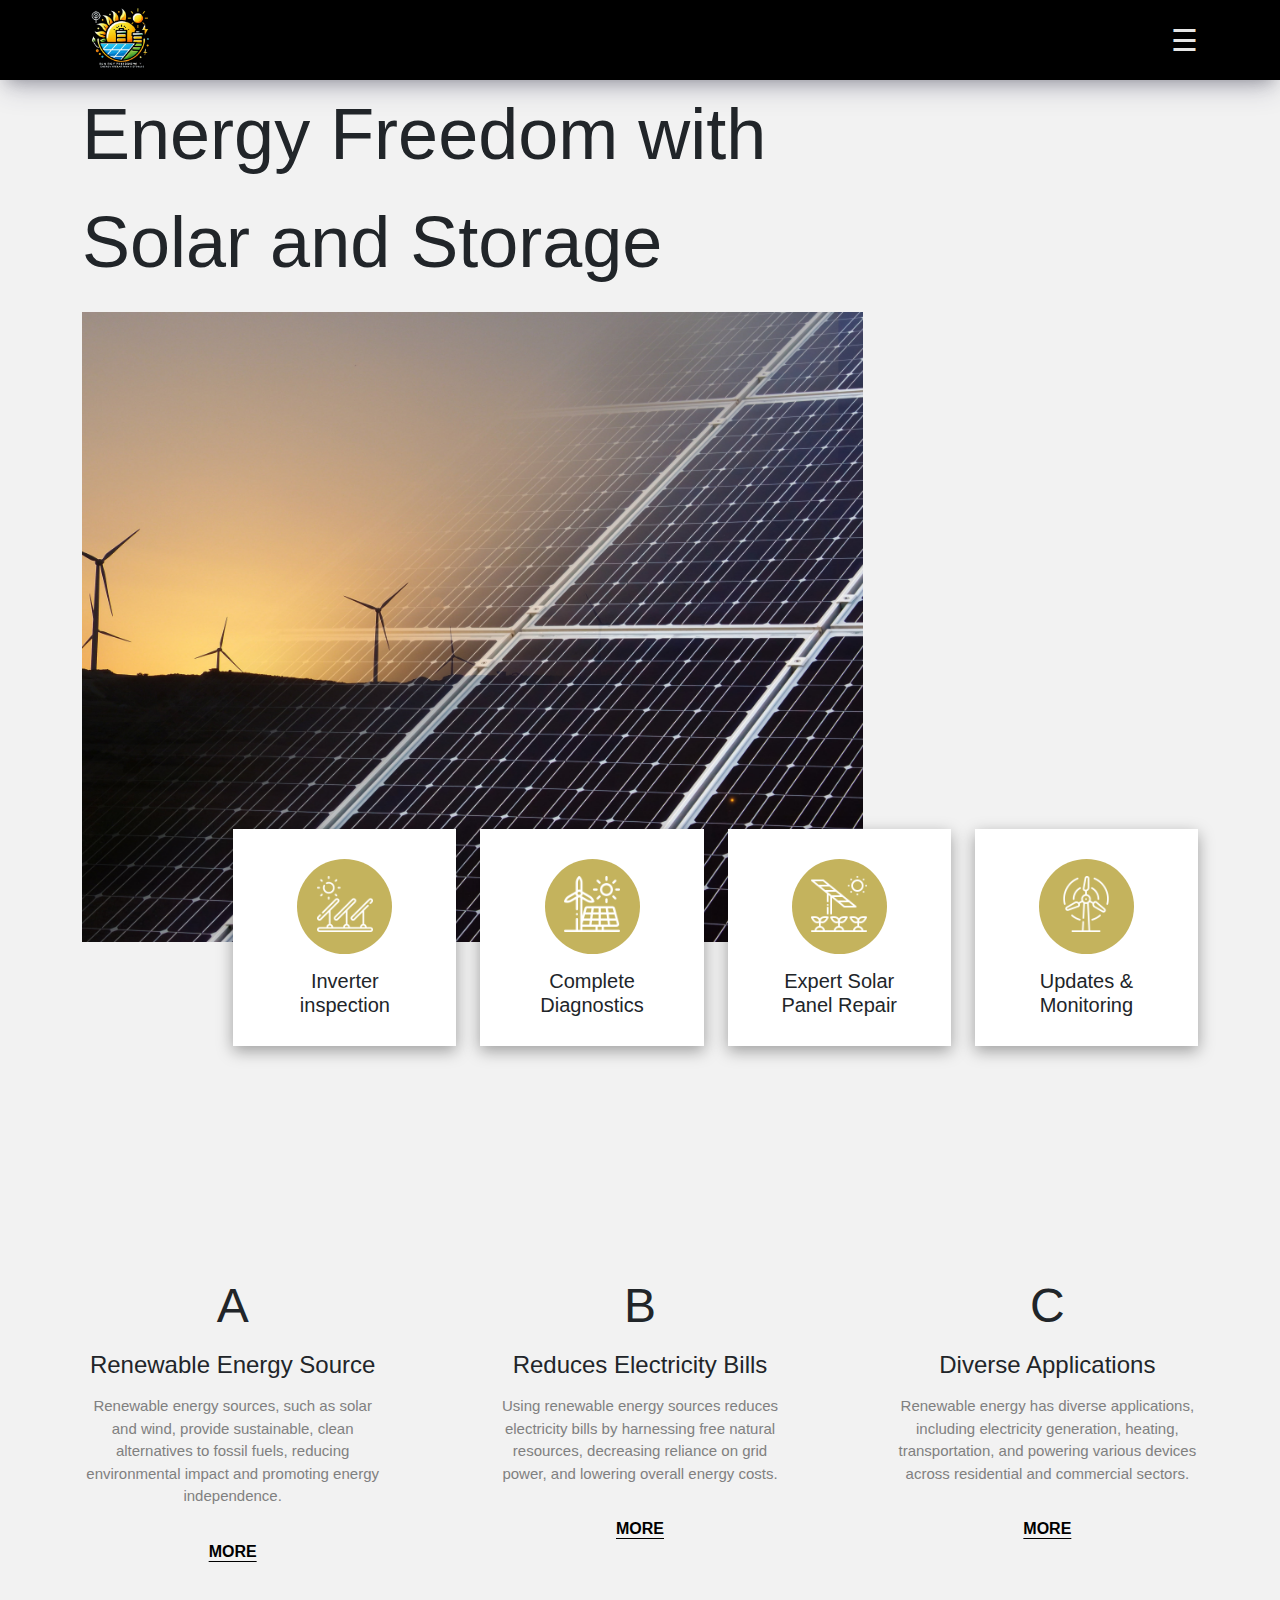
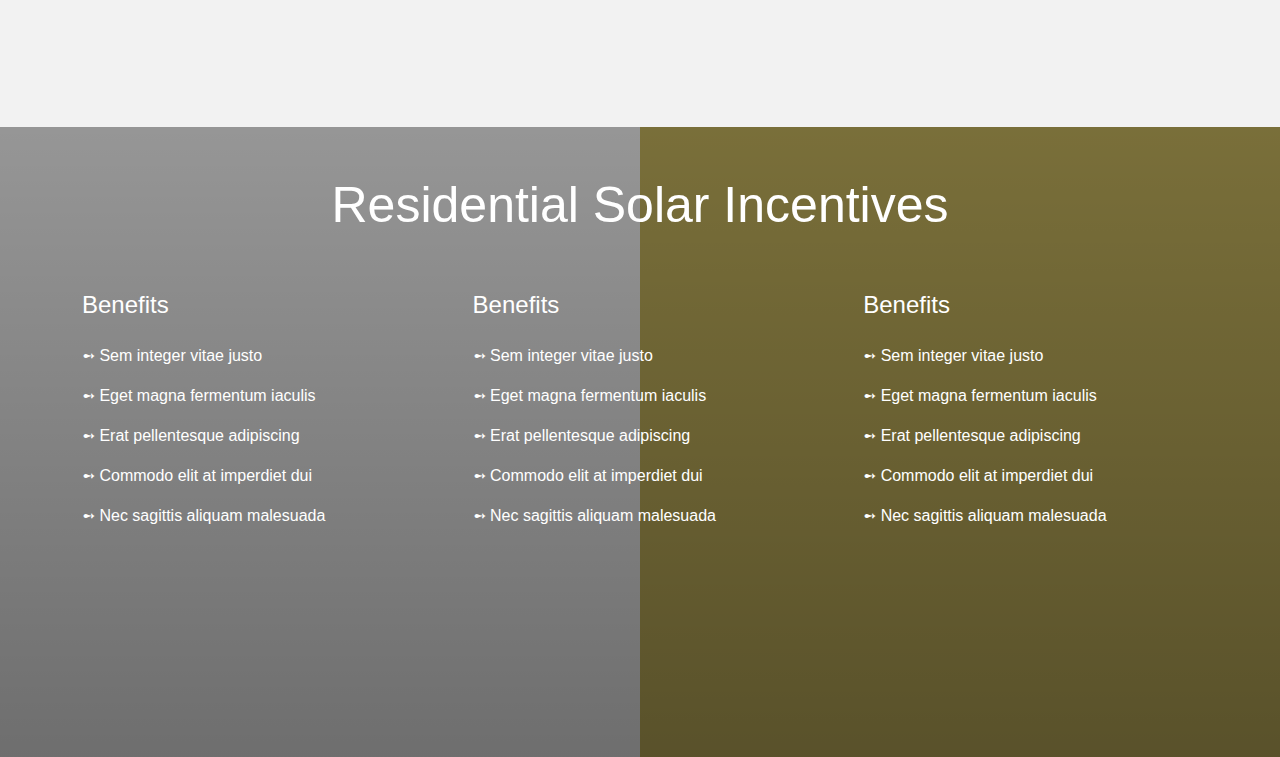
==== Energy Freedom/index.html @ e3f32538 "FrontEnd" ====
<!DOCTYPE html>
<html lang="en">

<head>
    <meta charset="UTF-8" />
    <meta name="viewport" content="width=device-width, initial-scale=1.0" />
    <title>Energy Freedom</title>
    <link rel="icon" type="image/x-icon" href="./Images/Logo.png" />
    <!-- Bootstrap CSS cdn Link -->
    <link href="https://cdn.jsdelivr.net/npm/bootstrap@5.3.3/dist/css/bootstrap.min.css" rel="stylesheet"
        integrity="sha384-QWTKZyjpPEjISv5WaRU9OFeRpok6YctnYmDr5pNlyT2bRjXh0JMhjY6hW+ALEwIH" crossorigin="anonymous" />
    <!-- External CSS Link -->
    <link rel="stylesheet" href="./CSS/index.css" />
    <link rel="stylesheet" href="./CSS/MediaQuery.css">
</head>

<body>
    <header>
        <nav>
            <div class="header d-flex container justify-content-between">
                <div>
                    <img src="./Images/Logo.png" alt="" class="logo" />
                </div>
                <div class="main-offcanvas align-items-center d-grid">
                    <button type="button" data-bs-toggle="offcanvas" data-bs-target="#staticBackdrop"
                        aria-controls="staticBackdrop" fdprocessedid="izf72b">
                        ☰
                    </button>
                    <div class="offcanvas offcanvas-start canvas-bg-color" data-bs-backdrop="static" tabindex="-1"
                        id="staticBackdrop" aria-labelledby="staticBackdropLabel">
                        <div class="offcanvas-header">
                            <button type="button" class="btn-close canvas-cross" data-bs-dismiss="offcanvas"
                                aria-label="Close" fdprocessedid="8vcmz7"></button>
                        </div>
                        <div class="offcanvas-body">
                            <ul class="nav-ul p-0">
                                <li> <a href="">Home</a> </li>
                                <li> <a href="">Our Team</a> </li>
                                <li> <a href="">Our Projects</a> </li>
                                <li> <a href="">Landing</a> </li>
                            </ul>
                        </div>
                    </div>
                </div>
            </div>
        </nav>
    </header>
    <main>
        <section class="container hero-section">
            <div class="main-headline">
                <p>Energy Freedom with <br> Solar and Storage</p>
            </div>
            <div class="position-relative">
                <div class="hero">
                    <img src="./Images/Hero-Img.jpg" alt="" width="70%" class="hero-img">
                </div>
                <div class="advantages">
                    <div class="position-absolute d-flex w-100 justify-content-end child-advantages">
                        <div class="advantages-card me-3">
                            <div class="child-advantages-card m-auto">
                                <img src="./Images/Advantages-card-1.png" alt="" width="56px" height="56px">
                            </div>
                            <h5>Inverter <br> inspection</h5>
                        </div>
                        <div class="advantages-card me-3 ms-2">
                            <div class="child-advantages-card m-auto">
                                <img src="./Images/Advantages-card-2.png" alt="" width="56px" height="56px">
                            </div>
                            <h5>Complete <br> Diagnostics</h5>
                        </div>
                        <div class="advantages-card me-3 ms-2">
                            <div class="child-advantages-card m-auto">
                                <img src="./Images/advantages-card-3.png" alt="" width="56px" height="56px">
                            </div>
                            <h5>Expert Solar <br> Panel Repair</h5>
                        </div>
                        <div class="advantages-card ms-2">
                            <div class="child-advantages-card m-auto">
                                <img src="./Images/advantages-card-4.png" alt="" width="56px" height="56px">
                            </div>
                            <h5>Updates & <br> Monitoring</h5>
                        </div>
                    </div>

                </div>
            </div>
        </section>
        <section class="container abc-energy">
            <div class="d-flex justify-content-between text-center">
                <div class="blog-card">
                    <h1>A</h1>
                    <h4 class="mt-3">Renewable Energy Source</h4>
                    <p class="mt-3 pb-3">Renewable energy sources, such as solar and wind, provide sustainable, clean
                        alternatives to fossil fuels, reducing environmental impact and promoting energy independence.
                    </p>
                    <a href="" class=" fw-bold  mt-5">MORE</a>
                </div>
                <div class="blog-card">
                    <h1>B</h1>
                    <h4 class="mt-3">Reduces Electricity Bills</h4>
                    <p class="mt-3 pb-3">Using renewable energy sources reduces electricity bills by harnessing free
                        natural resources, decreasing reliance on grid power, and lowering overall energy costs.</p>
                    <a href="" class=" fw-bold  mt-5">MORE</a>
                </div>
                <div class="blog-card">
                    <h1>C</h1>
                    <h4 class="mt-3">Diverse Applications</h4>
                    <p class="mt-3 pb-3">Renewable energy has diverse applications, including electricity generation,
                        heating, transportation, and powering various devices across residential and commercial sectors.
                    </p>
                    <a href="" class=" fw-bold  mt-5">MORE</a>
                </div>
            </div>
        </section>
        <section class="residential">
            <div class="container">

                <div class="text-center py-5 residential-h2 text-white">
                    <h2>Residential Solar Incentives</h2>
                </div>
                <div class="d-flex text-white justify-content-between">
                    <div class="benifit-div">
                        <h4 class="pb-3">Benefits</h4>
                        <p>➻ Sem integer vitae justo</p>
                        <p>➻ Eget magna fermentum iaculis</p>
                        <p>➻ Erat pellentesque adipiscing</p>
                        <p>➻ Commodo elit at imperdiet dui</p>
                        <p>➻ Nec sagittis aliquam malesuada</p>
                    </div>
                    <div class="benifit-div">
                        <h4 class="pb-3">Benefits</h4>
                        <p>➻ Sem integer vitae justo</p>
                        <p>➻ Eget magna fermentum iaculis</p>
                        <p>➻ Erat pellentesque adipiscing</p>
                        <p>➻ Commodo elit at imperdiet dui</p>
                        <p>➻ Nec sagittis aliquam malesuada</p>
                    </div>
                    <div class="benifit-div">
                        <h4 class="pb-3">Benefits</h4>
                        <p>➻ Sem integer vitae justo</p>
                        <p>➻ Eget magna fermentum iaculis</p>
                        <p>➻ Erat pellentesque adipiscing</p>
                        <p>➻ Commodo elit at imperdiet dui</p>
                        <p>➻ Nec sagittis aliquam malesuada</p>
                    </div>
                </div>
            </div>
        </section>
    </main>
</body>

</html>
<!-- Bootstrap JS cdn Link -->
<script src="https://cdn.jsdelivr.net/npm/bootstrap@5.3.3/dist/js/bootstrap.bundle.min.js"
    integrity="sha384-YvpcrYf0tY3lHB60NNkmXc5s9fDVZLESaAA55NDzOxhy9GkcIdslK1eN7N6jIeHz"
    crossorigin="anonymous"></script>
---- Energy Freedom/CSS/index.css ----
/* Common CSS Start */

* {
  box-sizing: border-box;
  margin: 0px;
  padding: 0px;
}

body {
  font-family: Verdana, Geneva, Tahoma, sans-serif;
  background-color: #f2f2f2 !important;
}
/* Header CSS Start */

nav {
  background-color: black;
  box-shadow: rgba(50, 50, 93, 0.25) 0px 13px 27px -5px,
    rgba(0, 0, 0, 0.3) 0px 8px 16px -8px;
}
.header {
  height: 5rem;
}
.logo {
  height: 5rem;
}
.main-offcanvas {
  background-color: transparent;
  opacity: 0.9;
  z-index: 999;
}
.canvas-bg-color {
  background-color: black;
  color: white;
  text-align: center;
  width: 20% !important;
}
.canvas-cross {
  background-color: white;
  color: black;
}
.nav-ul {
  list-style: none;
}
.nav-ul > li > a {
  text-decoration: none;
  color: white;
  font-size: 22px;
  position: relative;
  transition: color 0.3s ease;
}
.nav-ul > li > a::after {
  content: "";
  position: absolute;
  left: 0;
  bottom: -5px;
  width: 0;
  height: 2px;
  background-color: #a4a3a3;
  transition: width 0.4s ease;
}
.nav-ul > li > a:hover {
  color: #a4a3a3;
}
.nav-ul > li > a:hover::after {
  width: 100%;
}
.nav-ul > li {
  padding-bottom: 5%;
  padding-top: 5px;
}
.main-offcanvas > button {
  background-color: transparent;
  border: none;
  color: white;
  font-size: 30px;
}

/* Main CSS Start */

/* Hero-Section CSS Start */

.hero-section{
    height:133vh;
}

.main-headline > p {
  font-size: 4.5rem;
}
.hero-img {
  height: 70vh;
  object-fit: cover;
  z-index: -999;
}

.advantages-card {
  width: 20%;
  box-shadow: rgba(0, 0, 0, 0.35) 0px 5px 15px;
  height: 217px;
  text-align: center;
  padding: 30px;
  background-color: white;
}
.child-advantages-card {
  background-color: #c4b35d;
  width: 95px;
  height: 95px;
  border-radius: 50%;
  line-height: 90px;
}
.child-advantages-card > img {
  object-fit: contain;
}
.advantages-card > h5 {
  margin-top: 15px;
}
.child-advantages {
  top: 82%;
}


/* ABC-Energy-Section CSS Start */
.abc-energy{
    height: 50vh;
}
.blog-card{
    width: 27%;
}
.blog-card>h1{
    font-family:Impact, Haettenschweiler, 'Arial Narrow Bold', sans-serif !important;
    font-size:48px;
}
.blog-card>p{
    color: grey;
    font-size: 15px;
}
.blog-card>a{
    color: black;
    text-underline-offset: 4px;
}
.blog-card>a:hover{
    color: #c4b35d;
    transition: all 0.2s linear;
}

/* Residential-Section CSS Start */

.residential{
    background-image: url("/Images/Nature.jpg");
    width: 100%;
    height:70vh;
    background-position: center;
    background-size: cover;
    position: relative;
    z-index: -11;
    border-image: fill 0 linear-gradient(rgba(0, 0, 0, 0.381),#0000008b);

}
.residential::before{
    content: "";
    border-image: fill 0 linear-gradient(rgba(0, 0, 0, 0.381),#0000008b);
    background-color: #C4B35D !important;
    z-index: 9999;
    position: absolute;
    width: 50%;
    height:70vh;    
    left: 50%;
    z-index: -1;
}

.benifit-div{
    width: 30%;
}
.residential-h2>h2{
    font-size: 50px !important;
}
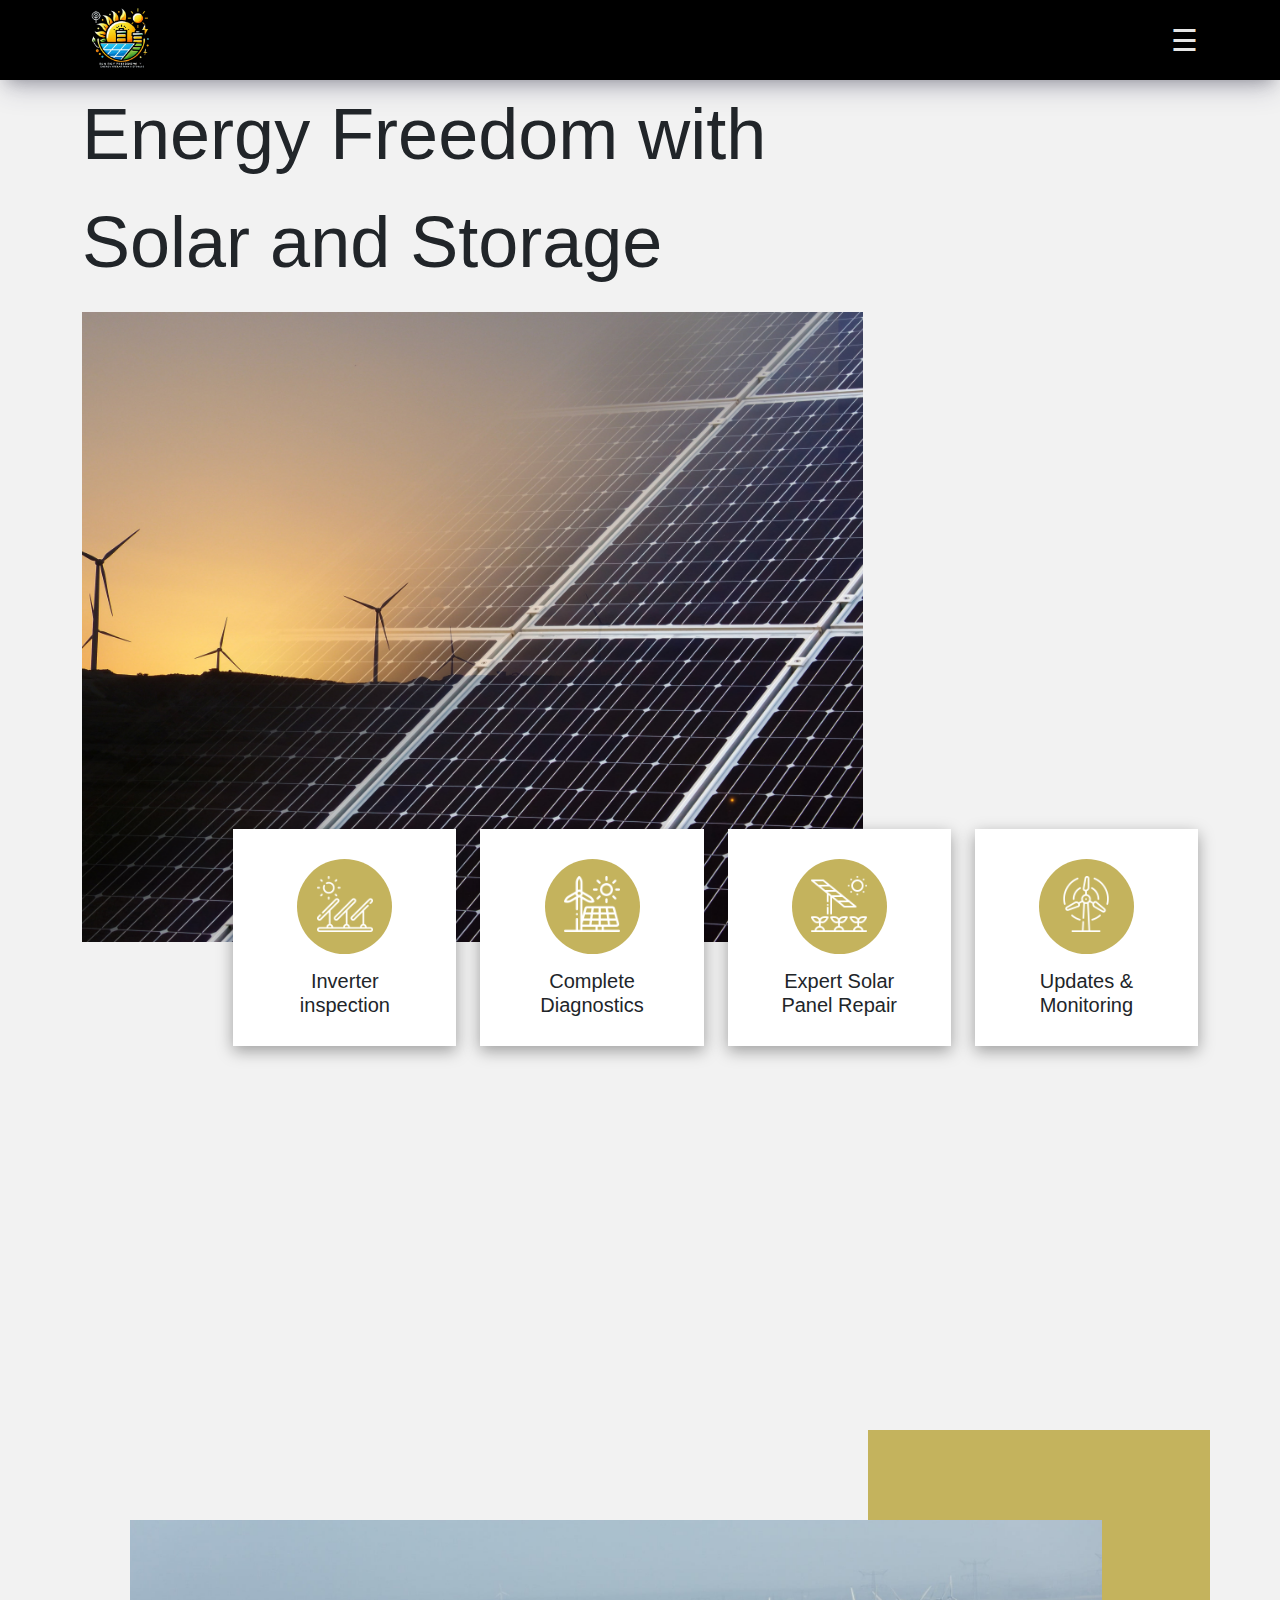
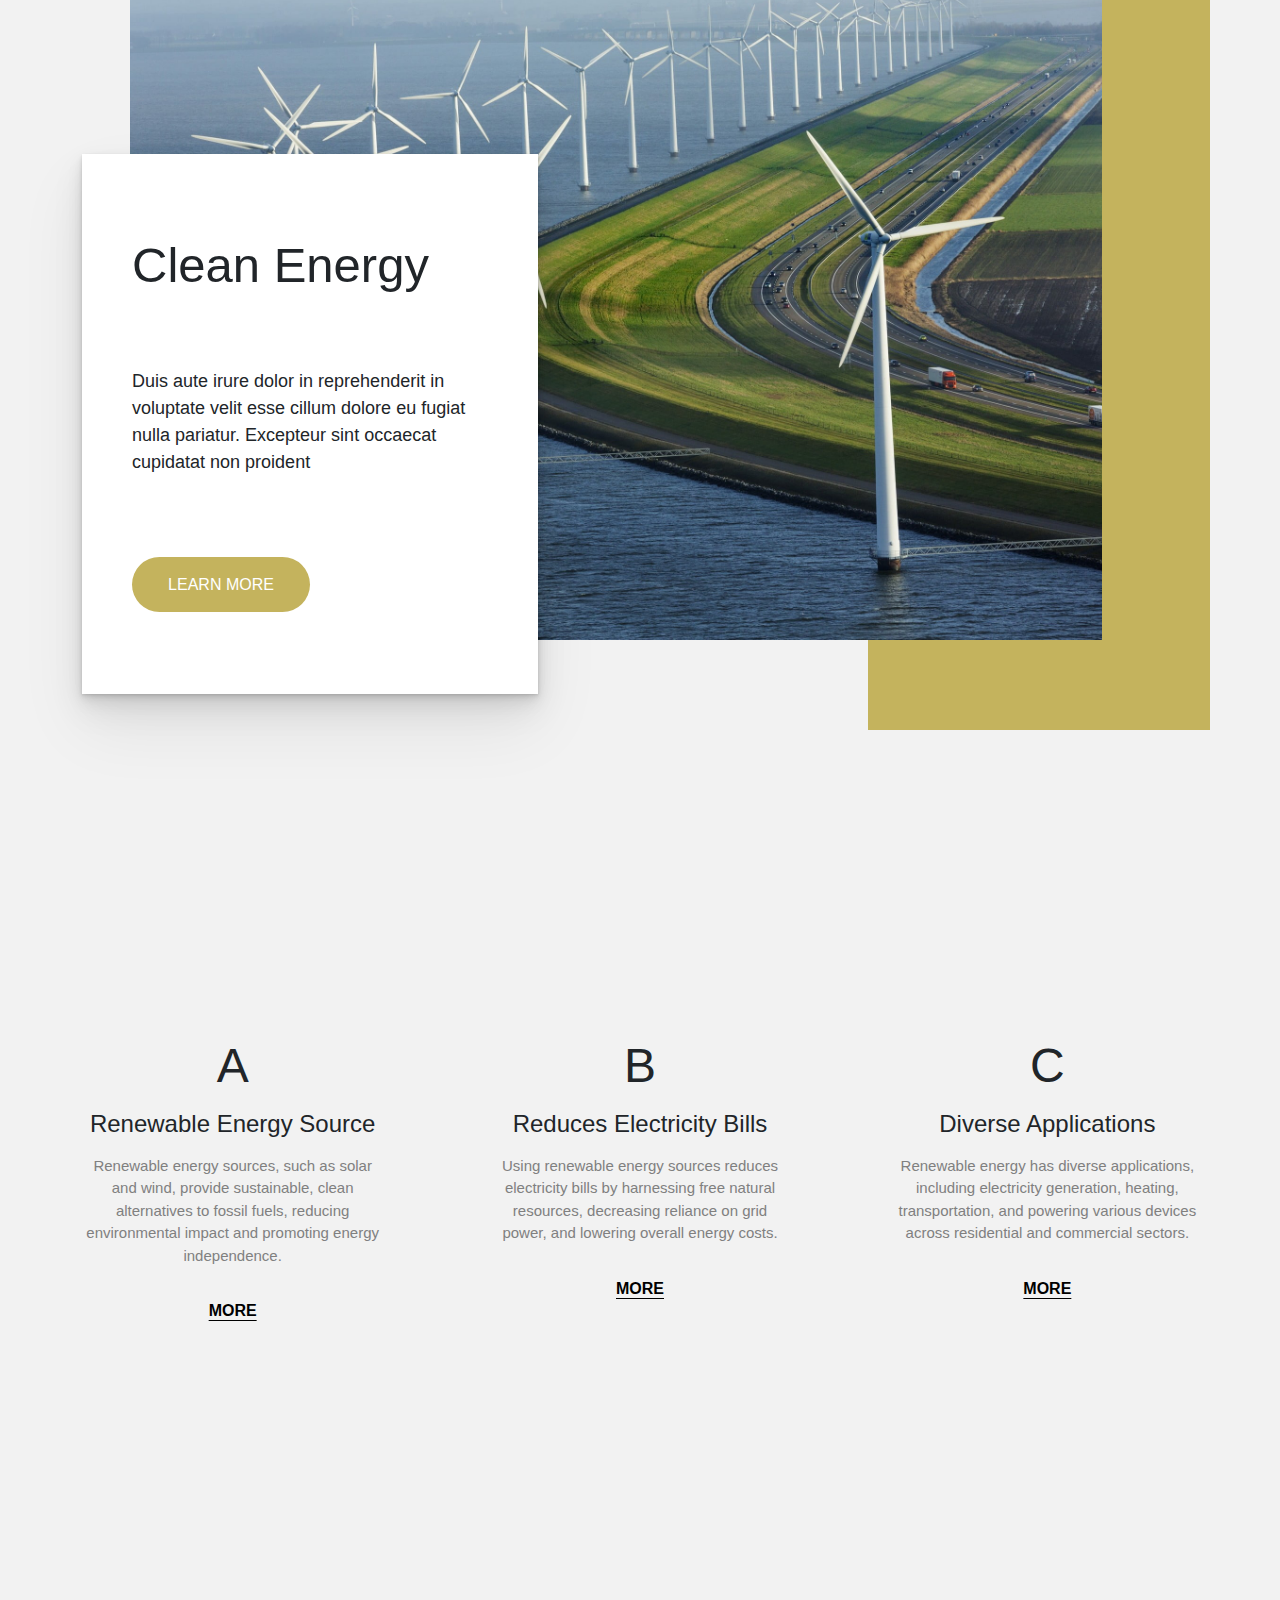
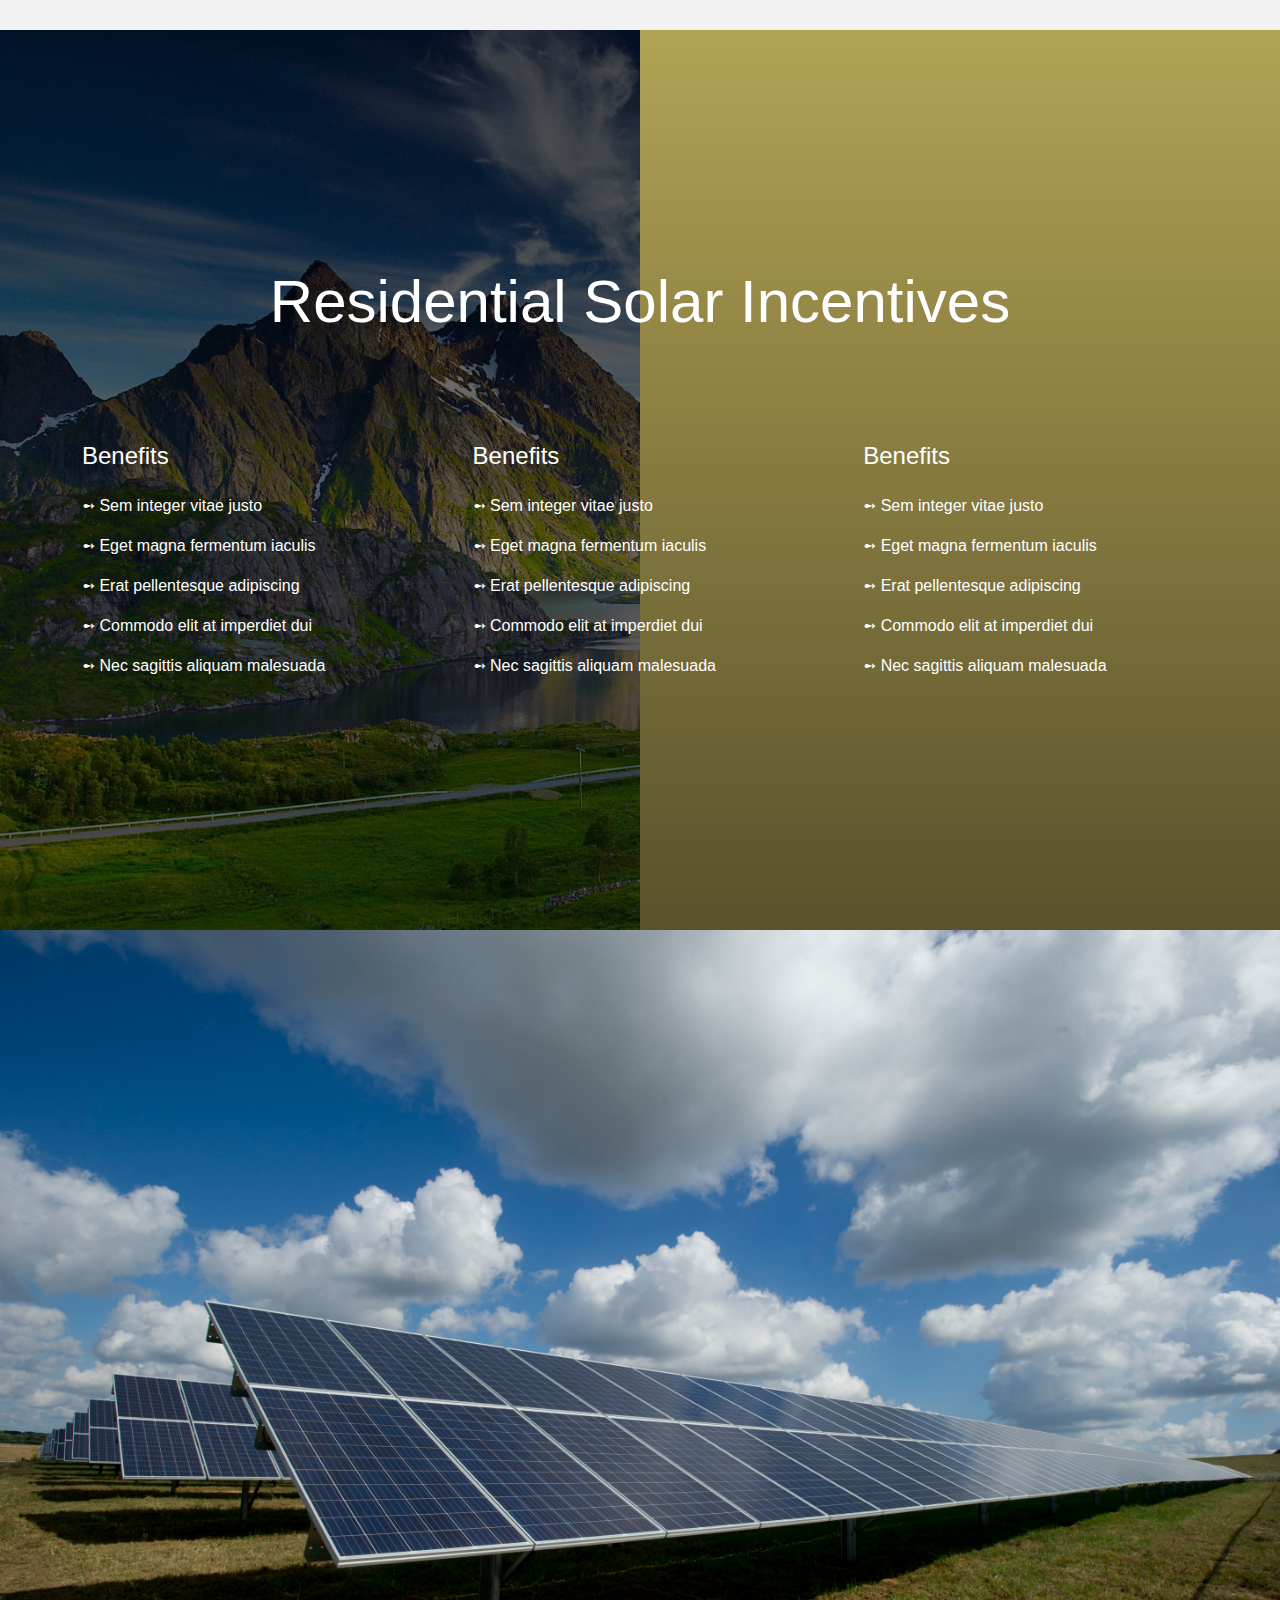
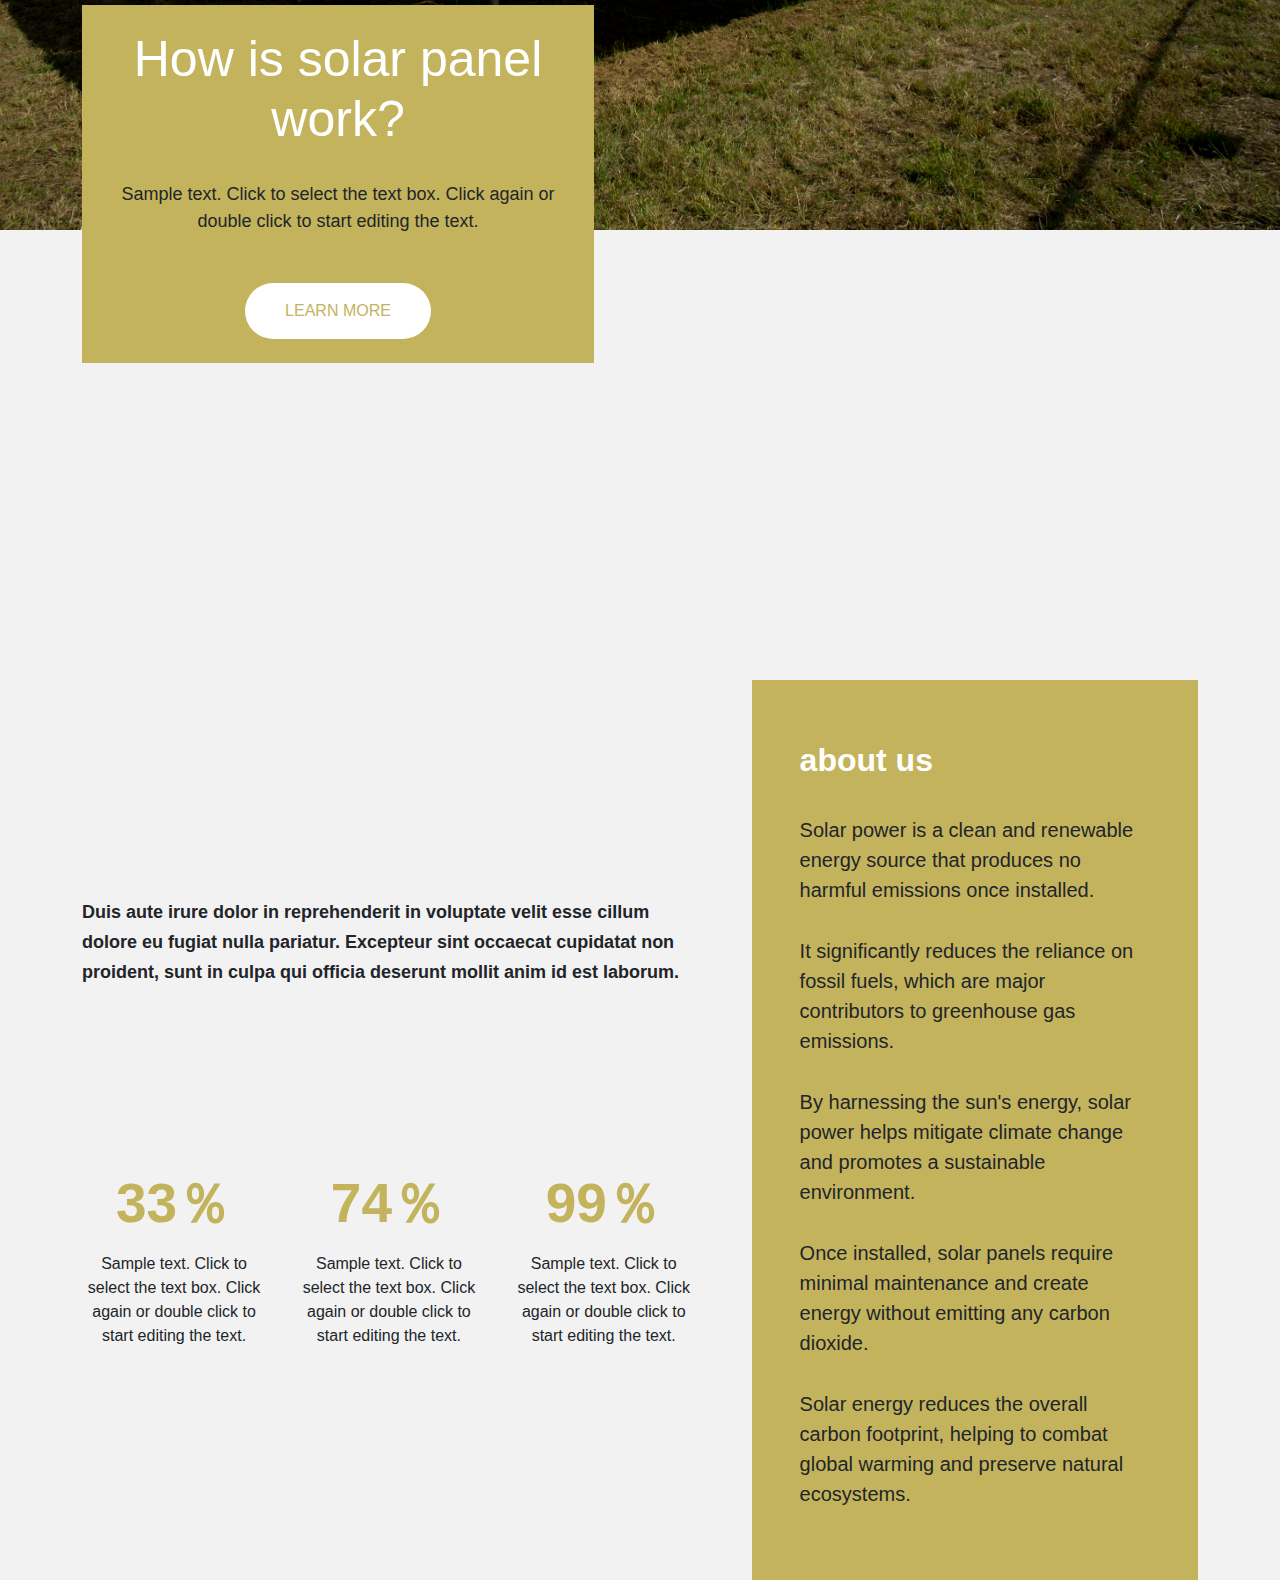
==== commit ba2951af: "FrontEnd" ====
--- a/Energy Freedom/index.html
+++ b/Energy Freedom/index.html
@@ -46,6 +46,8 @@
         </nav>
     </header>
     <main>
+        <!-- Hero-Section Start -->
+
         <section class="container hero-section">
             <div class="main-headline">
                 <p>Energy Freedom with <br> Solar and Storage</p>
@@ -85,7 +87,27 @@
                 </div>
             </div>
         </section>
-        <section class="container abc-energy">
+        <!-- Clean Energy Section Start -->
+        <section class="clean-energy">
+            <div class="container d-flex position-relative">
+                <div class="clean-first align-items-center d-grid position-absolute">
+                    <h2>Clean Energy</h2>
+                    <p>Duis aute irure dolor in reprehenderit in voluptate velit esse cillum dolore eu fugiat nulla
+                        pariatur. Excepteur sint occaecat cupidatat non proident</p>
+                    <div class="clean-btn">
+                        <a href="" class=" text-decoration-none">LEARN MORE</a>
+                    </div>
+                </div>
+                <div class="clean-second position-absolute">
+                    <img src="./Images/enery.jpg" alt="">
+                </div>
+                <div class="clean-third">
+
+                </div>
+            </div>
+        </section>
+        <!-- ABC Energy Section Start -->
+        <section class="container abc-energy align-items-center d-grid">
             <div class="d-flex justify-content-between text-center">
                 <div class="blog-card">
                     <h1>A</h1>
@@ -112,13 +134,15 @@
                 </div>
             </div>
         </section>
-        <section class="residential">
+        <!-- Residential Energy Section Start -->
+
+        <section class="residential align-items-center d-grid">
             <div class="container">
 
-                <div class="text-center py-5 residential-h2 text-white">
+                <div class="text-center pb-5 residential-h2 text-white">
                     <h2>Residential Solar Incentives</h2>
                 </div>
-                <div class="d-flex text-white justify-content-between">
+                <div class="d-flex pt-5 text-white justify-content-between">
                     <div class="benifit-div">
                         <h4 class="pb-3">Benefits</h4>
                         <p>➻ Sem integer vitae justo</p>
@@ -146,11 +170,72 @@
                 </div>
             </div>
         </section>
+        <!-- Solar Panel Section Start -->
+
+        <section class="solar-panel position-relative">
+            <div class="solar-panel-img ">
+                <img src="./Images/SolarPanel.jpg" alt="" width="100%">
+            </div>
+            <div class="container">
+                <div class="about-solar-panel p-4 position-absolute">
+                    <h2 class="text-white">How is solar panel <br> work? </h2>
+                    <p class="pt-4">Sample text. Click to select the text box. Click again or double click to start
+                        editing the text.</p>
+                    <div class="solar-panel-btn mt-5 p-3 rounded-5 m-auto">
+                        <a href="" class=" text-decoration-none">LEARN MORE</a>
+                    </div>
+                </div>
+            </div>
+        </section>
+
+        <!-- About Us Section Start -->
+        <section class="about-us ">
+            <div class="container d-flex justify-content-between align-items-center d-grid">
+                <div class="about-content">
+                    <p>Duis aute irure dolor in reprehenderit in voluptate velit esse cillum dolore eu fugiat nulla
+                        pariatur. Excepteur sint occaecat cupidatat non proident, sunt in culpa qui officia deserunt
+                        mollit anim id est laborum. </p>
+                    <div class="d-flex justify-content-between text-center mt-5 ">
+                        <div class="child-about">
+                            <h2 class="mb-3"><span class="counter" data-num="33"></span>％</h2>
+                            <p>Sample text. Click to select the text box. Click again or double click to start editing
+                                the text.</p>
+                        </div>
+                        <div class="child-about">
+                            <h2 class="mb-3"><span class="counter" data-num="74"></span>％</h2>
+                            <p>Sample text. Click to select the text box. Click again or double click to start editing
+                                the text.</p>
+                        </div>
+                        <div class="child-about">
+                            <h2 class="mb-3"><span class="counter" data-num="99"></span>％</h2>
+                            <p>Sample text. Click to select the text box. Click again or double click to start editing
+                                the text.</p>
+                        </div>
+                    </div>
+                </div>
+                <div class="about-contect-2 p-5 align-items-center d-grid">
+                    <p class="fs-2 text-white fw-bold">about us</p>
+                    <p class="fs-5">Solar power is a clean and renewable energy source that produces no harmful
+                        emissions once installed.</p>
+                    <p class="fs-5">It significantly reduces the reliance on fossil fuels, which are major contributors
+                        to greenhouse gas emissions.</p>
+                    <p class="fs-5">By harnessing the sun's energy, solar power helps mitigate climate change and
+                        promotes a sustainable environment.</p>
+                    <p class="fs-5">Once installed, solar panels require minimal maintenance and create energy without
+                        emitting any carbon dioxide.</p>
+                    <p class="fs-5">Solar energy reduces the overall carbon footprint, helping to combat global warming
+                        and preserve natural ecosystems.</p>
+
+                </div>
+            </div>
+        </section>
     </main>
 </body>
 
 </html>
 <!-- Bootstrap JS cdn Link -->
 <script src="https://cdn.jsdelivr.net/npm/bootstrap@5.3.3/dist/js/bootstrap.bundle.min.js"
-    integrity="sha384-YvpcrYf0tY3lHB60NNkmXc5s9fDVZLESaAA55NDzOxhy9GkcIdslK1eN7N6jIeHz"
-    crossorigin="anonymous"></script>+    integrity="sha384-YvpcrYf0tY3lHB60NNkmXc5s9fDVZLESaAA55NDzOxhy9GkcIdslK1eN7N6jIeHz" crossorigin="anonymous">
+    </script>
+<script src="https://cdnjs.cloudflare.com/ajax/libs/jquery/3.5.1/jquery.min.js"></script>
+<script src="./javaScript/counter.js"></script>--- a/Energy Freedom/CSS/index.css
+++ b/Energy Freedom/CSS/index.css
@@ -79,8 +79,8 @@
 
 /* Hero-Section CSS Start */
 
-.hero-section{
-    height:133vh;
+.hero-section {
+  height: 150vh;
 }
 
 .main-headline > p {
@@ -116,60 +116,181 @@
 .child-advantages {
   top: 82%;
 }
-
-
+/* Clean Energy-Section CSS Start */
+.clean-energy {
+  height: 100vh;
+}
+.clean-first {
+  width: 40%;
+  height: 60vh;
+  padding: 50px;
+  box-shadow: 0 1px 2px rgba(0, 0, 0, 0.07), 0 2px 4px rgba(0, 0, 0, 0.07),
+    0 4px 8px rgba(0, 0, 0, 0.07), 0 8px 16px rgba(0, 0, 0, 0.07),
+    0 16px 32px rgba(0, 0, 0, 0.07), 0 32px 64px rgba(0, 0, 0, 0.07);
+  z-index: 1;
+  background-color: white;
+  top:36vh;
+}
+.clean-first > h2 {
+  font-size: 49px;
+}
+.clean-first > p {
+  font-size: 18px;
+}
+.clean-btn {
+  background-color: #c4b35d;
+  width: 50%;
+  height: 55px;
+  border-radius: 30px;
+  text-align: center;
+  line-height: 55px;
+}
+.clean-btn:hover{
+  background-color: #595125;
+  transition: all 0.2s linear;
+
+}
+.clean-btn > a {
+  color: white;
+}
+.clean-second {
+  right: 0;
+  z-index: -1;
+  top:10vh;
+}
+.clean-second > img {
+  width: 90%;
+  height: 80vh;
+  object-fit: cover;
+}
+.clean-third {
+  background-color: #c4b35d;
+  width: 30%;
+  position:absolute;
+  right: 0;
+  height: 100vh;
+  z-index: -999;
+}
 /* ABC-Energy-Section CSS Start */
-.abc-energy{
-    height: 50vh;
-}
-.blog-card{
-    width: 27%;
-}
-.blog-card>h1{
-    font-family:Impact, Haettenschweiler, 'Arial Narrow Bold', sans-serif !important;
-    font-size:48px;
-}
-.blog-card>p{
-    color: grey;
-    font-size: 15px;
-}
-.blog-card>a{
-    color: black;
-    text-underline-offset: 4px;
-}
-.blog-card>a:hover{
-    color: #c4b35d;
-    transition: all 0.2s linear;
+.abc-energy {
+  height: 100vh;
+}
+.blog-card {
+  width: 27%;
+}
+.blog-card > h1 {
+  font-family: Impact, Haettenschweiler, "Arial Narrow Bold", sans-serif !important;
+  font-size: 48px;
+}
+.blog-card > p {
+  color: grey;
+  font-size: 15px;
+}
+.blog-card > a {
+  color: black;
+  text-underline-offset: 4px;
+}
+.blog-card > a:hover {
+  color: #c4b35d;
+  transition: all 0.2s linear;
 }
 
 /* Residential-Section CSS Start */
 
-.residential{
-    background-image: url("/Images/Nature.jpg");
-    width: 100%;
-    height:70vh;
-    background-position: center;
-    background-size: cover;
-    position: relative;
-    z-index: -11;
-    border-image: fill 0 linear-gradient(rgba(0, 0, 0, 0.381),#0000008b);
-
-}
-.residential::before{
-    content: "";
-    border-image: fill 0 linear-gradient(rgba(0, 0, 0, 0.381),#0000008b);
-    background-color: #C4B35D !important;
-    z-index: 9999;
-    position: absolute;
-    width: 50%;
-    height:70vh;    
+.residential {
+  background: url("../Images/Nature.jpg") no-repeat center center/cover;
+  width: 100%;
+  height: 100vh;
+  position: relative;
+  z-index: -11;
+  border-image: fill 0 linear-gradient(rgba(0, 0, 0, 0.603), #0000008b);
+  overflow: hidden;
+}
+.residential::before {
+  content: "";
+  background-color: #c4b35d !important;
+  border-image: fill 0 linear-gradient(rgba(0, 0, 0, 0.093), #0000008b);
+  z-index: 999;
+  position: absolute;
+  width: 50%;
+  height: 100vh;
+  left: 50%;
+  z-index: -1;
+  animation: slideIn 1s linear;
+}
+@keyframes slideIn {
+  from {
+    left: 100%;
+  }
+  to {
     left: 50%;
-    z-index: -1;
-}
-
-.benifit-div{
-    width: 30%;
-}
-.residential-h2>h2{
-    font-size: 50px !important;
-}
+  }
+}
+
+.benifit-div {
+  width: 30%;
+}
+.residential-h2 > h2 {
+  font-size: 60px !important;
+}
+
+ /* Solar Panel Section CSS Start  */
+
+.solar-panel{
+  height: 150vh;
+}
+.solar-panel-img>img{
+  height: 100vh;
+  object-fit: cover;
+}
+.about-solar-panel{
+  width: 40%;
+  text-align: center;
+  background-color: #c4b35d;
+  top:75vh;
+}
+.solar-panel-btn{
+  background-color: white;
+  width: 40%;
+}
+.about-solar-panel>h2{
+  font-size: 50px;
+}
+.about-solar-panel>p{
+  font-size: 18px;
+}
+.solar-panel-btn>a{
+  color: #c4b35d;
+}
+.solar-panel-btn:hover{
+  background-color: #595125;
+}
+
+ /* About Us Section CSS Start  */
+
+
+.about-us{
+  height: 100vh;
+}
+.about-content{
+  width: 55%;
+}
+.child-about{
+  width: 30%;
+}
+.about-content>p{
+  line-height: 30px;
+  font-weight:600;
+  font-size: 18px;
+  height: 25vh;
+}
+.child-about>h2{
+  font-size: 55px;
+  color: #c4b35d;
+  font-weight: bold;
+}
+.about-contect-2{
+  width: 40%;
+  height: 100vh;
+  background-color: #c4b35d;
+}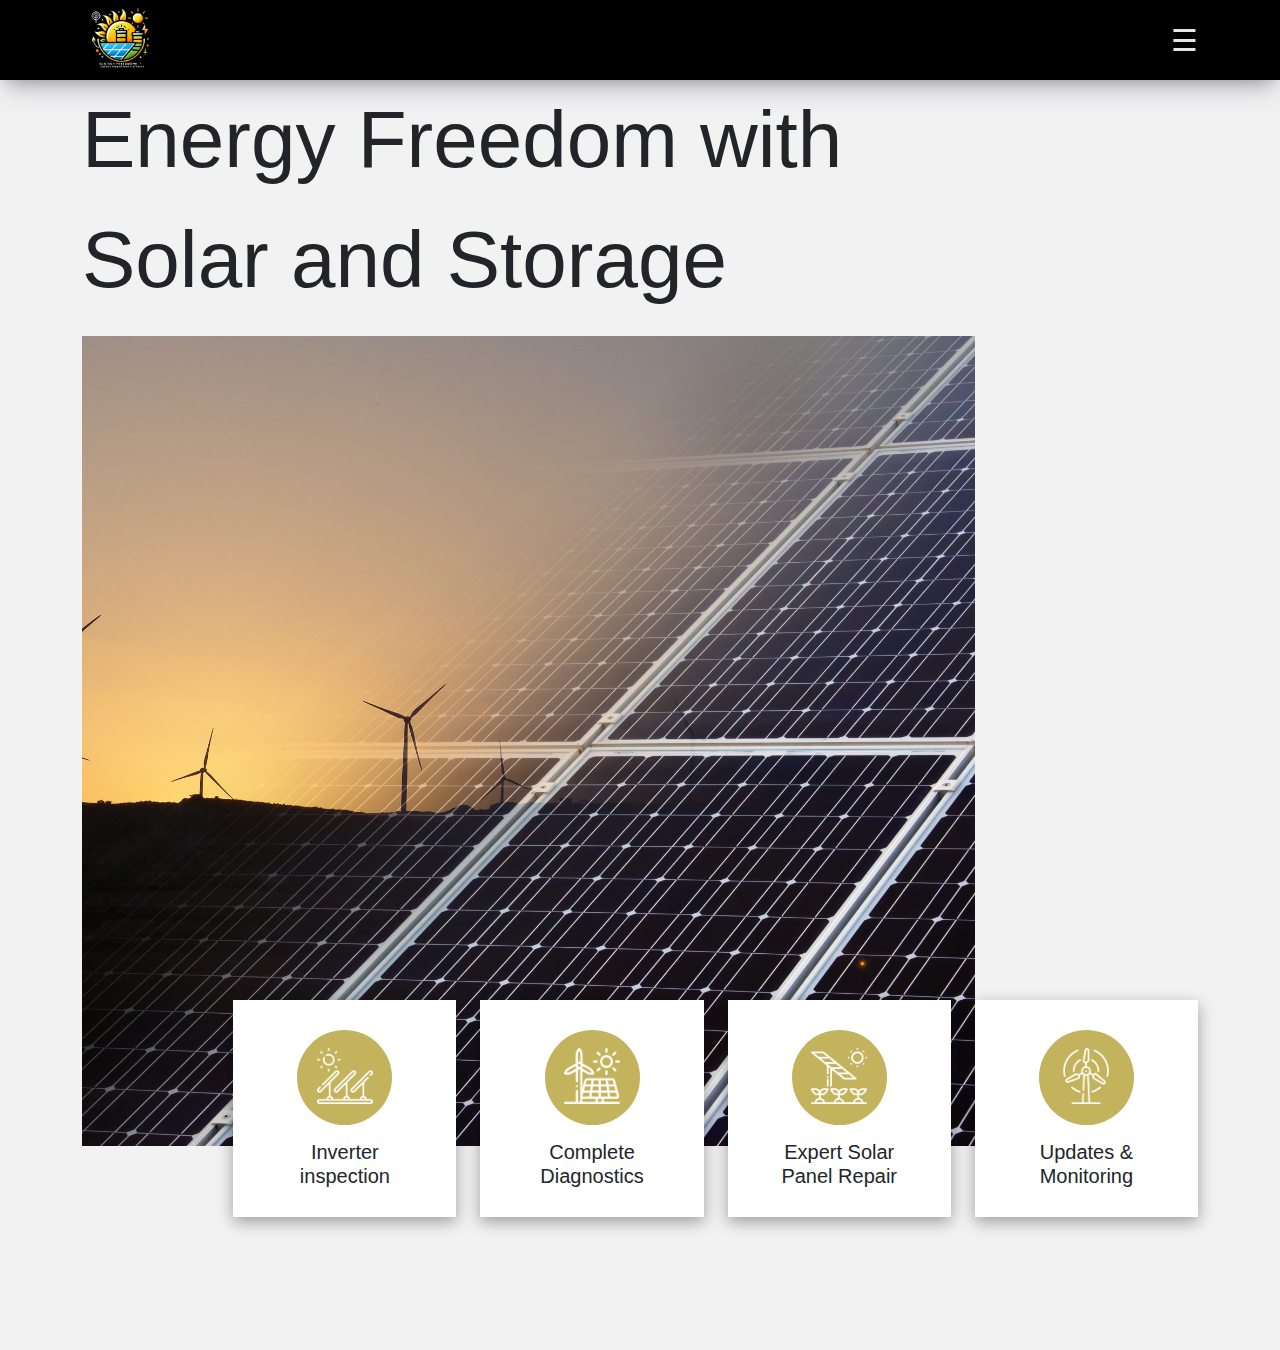
==== commit 015522e2: "FrontEnd" ====
--- a/Energy Freedom/index.html
+++ b/Energy Freedom/index.html
@@ -15,7 +15,7 @@
 </head>
 
 <body>
-    <header>
+    <header class="position-fixed w-100">
         <nav>
             <div class="header d-flex container justify-content-between">
                 <div>
@@ -88,7 +88,7 @@
             </div>
         </section>
         <!-- Clean Energy Section Start -->
-        <section class="clean-energy">
+        <!-- <section class="clean-energy">
             <div class="container d-flex position-relative">
                 <div class="clean-first align-items-center d-grid position-absolute">
                     <h2>Clean Energy</h2>
@@ -105,9 +105,9 @@
 
                 </div>
             </div>
-        </section>
+        </section> -->
         <!-- ABC Energy Section Start -->
-        <section class="container abc-energy align-items-center d-grid">
+        <!-- <section class="container abc-energy align-items-center d-grid">
             <div class="d-flex justify-content-between text-center">
                 <div class="blog-card">
                     <h1>A</h1>
@@ -133,10 +133,10 @@
                     <a href="" class=" fw-bold  mt-5">MORE</a>
                 </div>
             </div>
-        </section>
+        </section> -->
         <!-- Residential Energy Section Start -->
 
-        <section class="residential align-items-center d-grid">
+        <!-- <section class="residential align-items-center d-grid">
             <div class="container">
 
                 <div class="text-center pb-5 residential-h2 text-white">
@@ -169,10 +169,10 @@
                     </div>
                 </div>
             </div>
-        </section>
+        </section> -->
         <!-- Solar Panel Section Start -->
 
-        <section class="solar-panel position-relative">
+        <!-- <section class="solar-panel position-relative">
             <div class="solar-panel-img ">
                 <img src="./Images/SolarPanel.jpg" alt="" width="100%">
             </div>
@@ -186,10 +186,10 @@
                     </div>
                 </div>
             </div>
-        </section>
+        </section> -->
 
         <!-- About Us Section Start -->
-        <section class="about-us ">
+        <!-- <section class="about-us ">
             <div class="container d-flex justify-content-between align-items-center d-grid">
                 <div class="about-content">
                     <p>Duis aute irure dolor in reprehenderit in voluptate velit esse cillum dolore eu fugiat nulla
@@ -228,8 +228,118 @@
 
                 </div>
             </div>
-        </section>
+        </section> -->
+
+        <!-- Team Section Start -->
+        <!-- <section class="team">
+            <div class=" parent-card position-relative">
+                <div class="container">
+
+                    <div class="container team-contect ">
+                        <h2 class="text-center text-white">Do you need professionals for <br> your next construction
+                            project?
+                        </h2>
+                        <div class="text-center team-btn rounded-5 m-auto ">
+                            <a href="" class="text-decoration-none">CONTACT US</a>
+                        </div>
+                        <p class="text-white text-center align-items-center d-grid ">
+                            Meet The Team <br>
+                            Our Professionals</p>
+                    </div>
+                    <div class="team-card  container d-flex justify-content-between position-absolute ">
+                        <div class="card-1 text-center py-3 align-items-center d-grid">
+                            <img src="./Images/team-1.jpeg" alt="" class="m-auto">
+                            <h3>MARY BROWN</h3>
+                            <h5>creative leader</h5>
+                            <p class="px-3">Glavi amet ritnisl libero molestie ante ut fringilla purus eros quis glavrid
+                                from
+                                dolor amet
+                                iquam lorem bibendum</p>
+                            <div class="d-flex justify-content-around">
+                                <a href=""><img src="./Images/facebook_6422199.png" alt="" class="team-icon"></a>
+                                <a href=""><img src="./Images/social_10091904.png" alt="" class="team-icon"></a>
+                                <a href=""><img src="./Images/instagram_717392.png" alt="" class="team-icon"></a>
+                                <a href=""><img src="./Images/linkedin.png" alt="" class="team-icon"></a>
+                            </div>
+                        </div>
+                        <div class="card-1 text-center py-3 align-items-center d-grid">
+                            <img src="./Images/team-2.jpeg" alt="" class="m-auto">
+                            <h3>BOB GREENFIELD</h3>
+                            <h5>programming guru</h5>
+                            <p class="px-3">Glavi amet ritnisl libero molestie ante ut fringilla purus eros quis glavrid
+                                from
+                                dolor amet
+                                iquam lorem bibendum</p>
+                            <div class="d-flex justify-content-around">
+                                <a href=""><img src="./Images/facebook_6422199.png" alt="" class="team-icon"></a>
+                                <a href=""><img src="./Images/social_10091904.png" alt="" class="team-icon"></a>
+                                <a href=""><img src="./Images/instagram_717392.png" alt="" class="team-icon"></a>
+                                <a href=""><img src="./Images/linkedin.png" alt="" class="team-icon"></a>
+                            </div>
+                        </div>
+                        <div class="card-1 text-center py-3 align-items-center d-grid">
+                            <img src="./Images/team-3.jpg" alt="" class="m-auto">
+                            <h3>ANN RICHMOND</h3>
+                            <h5>creative leader</h5>
+                            <p class="px-3">Glavi amet ritnisl libero molestie ante ut fringilla purus eros quis glavrid
+                                from
+                                dolor amet
+                                iquam lorem bibendum</p>
+                            <div class="d-flex justify-content-around">
+                                <a href=""><img src="./Images/facebook_6422199.png" alt="" class="team-icon"></a>
+                                <a href=""><img src="./Images/social_10091904.png" alt="" class="team-icon"></a>
+                                <a href=""><img src="./Images/instagram_717392.png" alt="" class="team-icon"></a>
+                                <a href=""><img src="./Images/linkedin.png" alt="" class="team-icon"></a>
+                            </div>
+                        </div>
+                    </div>
+                </div>
+            </div>
+
+        </section> -->
+
+        <!-- Contact Us Section Start -->
+
+        <!-- <section class="contactus ">
+            <div class="container d-flex">
+                <div class="contactus-1">
+                    <img src="./Images/about-img.jpg" alt="" class="about-img">
+                </div>
+                <div class="contactus-2 ">
+                    <h2 class="text-center">Contact Us</h2>
+                    <div class="px-5">
+                        <form action="">
+                            <label for="" class="mb-2 pt-4">Name</label> <br>
+                            <input type="name" required placeholder="Enter your Name"
+                                class="w-100 mb-3 border-0 py-2 ps-3"> <br>
+                            <label for="" class="mb-2">Email</label> <br>
+                            <input type="name" required placeholder="Enter your Email"
+                                class="w-100 mb-3 border-0 py-2 ps-3"> <br>
+                            <label for="" class="mb-2">Message</label> <br>
+                            <textarea name="" id="" rows="8" class="w-100 mb-3 border-0 py-2 ps-3"></textarea>
+                            <div class="mb-5">
+                                <input type="checkbox" required><span class="ps-2">I accept the <span
+                                        style="color: #c4b35d;"> Terms of Service </span> </span>
+                            </div>
+                            <div class="form-btn rounded-5 text-center ">
+                                <button type="submit" class="border-0 bg-transparent sub-btn w-100">SUBMIT</button>
+                            </div>
+                        </form>
+                    </div>
+                </div>
+            </div>
+        </section> -->
     </main>
+
+    <!-- <footer class="footer align-items-center d-grid">
+        <div class="container ">
+            <p class="text-center fs-5 ftr-p2">Designed and developed with passion by | <span class="ftr-spn">   Harsh Vaishnani<span class="heart">🌟</span> </span>
+            </p>
+            <p class="text-center fs-6 ftr-p2">&copy; 2024.
+            </p>
+
+        </div>
+    </footer> -->
 </body>
 
 </html>
--- a/Energy Freedom/CSS/index.css
+++ b/Energy Freedom/CSS/index.css
@@ -11,7 +11,9 @@
   background-color: #f2f2f2 !important;
 }
 /* Header CSS Start */
-
+header {
+  z-index: 999;
+}
 nav {
   background-color: black;
   box-shadow: rgba(50, 50, 93, 0.25) 0px 13px 27px -5px,
@@ -32,7 +34,7 @@
   background-color: black;
   color: white;
   text-align: center;
-  width: 20% !important;
+  width: 25% !important;
 }
 .canvas-cross {
   background-color: white;
@@ -85,11 +87,12 @@
 
 .main-headline > p {
   font-size: 4.5rem;
+  padding-top: 5rem;
 }
 .hero-img {
   height: 70vh;
   object-fit: cover;
-  z-index: -999;
+  /* z-index: -999; */
 }
 
 .advantages-card {
@@ -129,7 +132,7 @@
     0 16px 32px rgba(0, 0, 0, 0.07), 0 32px 64px rgba(0, 0, 0, 0.07);
   z-index: 1;
   background-color: white;
-  top:36vh;
+  top: 36vh;
 }
 .clean-first > h2 {
   font-size: 49px;
@@ -145,10 +148,9 @@
   text-align: center;
   line-height: 55px;
 }
-.clean-btn:hover{
+.clean-btn:hover {
   background-color: #595125;
   transition: all 0.2s linear;
-
 }
 .clean-btn > a {
   color: white;
@@ -156,7 +158,7 @@
 .clean-second {
   right: 0;
   z-index: -1;
-  top:10vh;
+  top: 10vh;
 }
 .clean-second > img {
   width: 90%;
@@ -166,7 +168,7 @@
 .clean-third {
   background-color: #c4b35d;
   width: 30%;
-  position:absolute;
+  position: absolute;
   right: 0;
   height: 100vh;
   z-index: -999;
@@ -216,7 +218,7 @@
   height: 100vh;
   left: 50%;
   z-index: -1;
-  animation: slideIn 1s linear;
+  animation: slideIn 2s ease;
 }
 @keyframes slideIn {
   from {
@@ -234,63 +236,183 @@
   font-size: 60px !important;
 }
 
- /* Solar Panel Section CSS Start  */
-
-.solar-panel{
+/* Solar Panel Section CSS Start  */
+
+.solar-panel {
   height: 150vh;
 }
-.solar-panel-img>img{
+.solar-panel-img > img {
   height: 100vh;
   object-fit: cover;
 }
-.about-solar-panel{
+.about-solar-panel {
   width: 40%;
   text-align: center;
   background-color: #c4b35d;
-  top:75vh;
-}
-.solar-panel-btn{
+  top: 75vh;
+}
+.solar-panel-btn {
   background-color: white;
   width: 40%;
 }
-.about-solar-panel>h2{
+.about-solar-panel > h2 {
   font-size: 50px;
 }
-.about-solar-panel>p{
+.about-solar-panel > p {
   font-size: 18px;
 }
-.solar-panel-btn>a{
+.solar-panel-btn > a {
   color: #c4b35d;
 }
-.solar-panel-btn:hover{
+.solar-panel-btn:hover {
   background-color: #595125;
 }
 
- /* About Us Section CSS Start  */
-
-
-.about-us{
-  height: 100vh;
-}
-.about-content{
+/* About Us Section CSS Start  */
+
+.about-us {
+  height: 110vh;
+}
+.about-content {
   width: 55%;
 }
-.child-about{
+.child-about {
   width: 30%;
 }
-.about-content>p{
+.about-content > p {
   line-height: 30px;
-  font-weight:600;
+  font-weight: 600;
   font-size: 18px;
   height: 25vh;
 }
-.child-about>h2{
+.child-about > h2 {
   font-size: 55px;
   color: #c4b35d;
   font-weight: bold;
 }
-.about-contect-2{
+.about-contect-2 {
   width: 40%;
   height: 100vh;
   background-color: #c4b35d;
-}+}
+
+/* Team Section CSS Start */
+
+.team {
+  height: 200vh;
+}
+.parent-card {
+  background-color: #c4b35d;
+  padding-top: 5%;
+  height: 120vh;
+}
+.team-card {
+  bottom: -51%;
+}
+.team-contect > h2 {
+  font-size: 60px;
+  height: 30vh;
+}
+.team-btn {
+  width: 20%;
+  background-color: white;
+  letter-spacing: 5px;
+  font-size: 18px;
+}
+.team-btn:hover {
+  background-color: #595125;
+}
+.team-btn > a {
+  height: 55px;
+  line-height: 55px;
+  color: #c4b35d;
+}
+.team-contect > p {
+  font-size: 60px;
+  height: 50vh;
+}
+.card-1 {
+  width: 25%;
+  background-color: white;
+  height: 80vh;
+}
+.card-1 > img {
+  width: 240px;
+  height: 240px;
+}
+.team-icon {
+  width: 30px;
+}
+.card-1 > h5 {
+  color: #c4b35d;
+}
+.card-1 > p {
+  color: #a4a3a3;
+}
+
+/* About Us Section CSS Start */
+
+.contactus {
+  top: 80vh;
+}
+.contactus-1 {
+  width: 50%;
+}
+.about-img {
+  width: 100%;
+  height: 100vh;
+  object-fit: cover;
+}
+.contactus-2 > h2 {
+  font-size: 60px;
+}
+.contactus-2 {
+  width: 50%;
+}
+.form-btn {
+  background-color: #c4b35d;
+  width: 100%;
+  height: 56px;
+  line-height: 56px;
+}
+.form-btn:hover {
+  background-color: #595125;
+}
+.sub-btn {
+  color: #f2f2f2 !important;
+  letter-spacing: 5px;
+  font-size: 18px;
+}
+
+/* footer CSS Start */
+
+.footer {
+  height: 35vh;
+  background-color: #333333;
+}
+.ftr-spn {
+  color: #f2f2f2;
+  font-family: "Courier New", Courier, monospace;
+  font-size: 25px;
+}
+.ftr-p2 {
+  color: #a4a3a3;
+}
+
+.heart {
+  font-size: 25px;
+  display: inline-block;
+  animation: flip 2s infinite ease-in-out;
+}
+
+@keyframes flip {
+  0% {
+    transform: rotateY(0deg);
+  }
+  50% {
+    transform: rotateY(180deg);
+  }
+  100% {
+    transform: rotateY(0deg);
+  }
+}
--- a/Energy Freedom/CSS/MediaQuery.css
+++ b/Energy Freedom/CSS/MediaQuery.css
@@ -0,0 +1,135 @@
+@media screen and (min-width: 1025px) {
+  .nav-ul > li > a {
+    font-size: 24px;
+  }
+  .main-headline > p {
+    font-size: 5rem;
+  }
+  .hero-img {
+    height: 90vh;
+    width: 80%;
+  }
+}
+
+@media only screen and (max-width: 1024px) and (min-width: 769px) {
+  .nav-ul > li > a {
+    font-size: 22px;
+  }
+}
+
+@media only screen and (max-width: 768px) and (min-width: 426px) {
+  .canvas-bg-color {
+    width: 35% !important;
+  }
+  .nav-ul > li > a {
+    font-size: 20px;
+  }
+  .main-headline > p {
+    font-size: 4rem;
+  }
+  .hero-img {
+    width: 100%;
+  }
+  .advantages-card {
+    padding: 20px;
+    width: 22%;
+    height: auto;
+  }
+  .advantages-card > h5 {
+    font-size: 1.13rem;
+  }
+  .child-advantages {
+    justify-content: space-between !important;
+  }
+}
+
+@media only screen and (max-width: 426px) and (min-width: 375px) {
+  .canvas-bg-color {
+    width: 45% !important;
+  }
+  .nav-ul > li > a {
+    font-size: 20px;
+  }
+  .main-headline > p {
+    font-size: 3.5rem;
+  }
+  .hero-img {
+    width: 100%;
+    height: 50vh;
+  }
+
+  .advantages-card {
+    padding: 20px;
+    width: 48%;
+    height: auto;
+    margin-inline: 0px !important;
+  }
+  .advantages-card > h5 {
+    font-size: 1.13rem;
+  }
+  .child-advantages {
+    justify-content: space-between !important;
+    flex-wrap: wrap !important;
+    gap: 16px;
+  }
+}
+
+@media only screen and (max-width: 376px) and (min-width: 320px) {
+  .canvas-bg-color {
+    width: 50% !important;
+  }
+  .nav-ul > li > a {
+    font-size: 20px;
+  }
+  .main-headline > p {
+    font-size: 3rem;
+  }
+  .hero-img {
+    width: 100%;
+    height: 40vh;
+  }
+  .advantages-card {
+    padding: 20px;
+    width: 100%;
+    height: auto;
+    margin-inline: 0px !important;
+  }
+  .advantages-card > h5 {
+    font-size: 1.3rem;
+  }
+  .child-advantages {
+    justify-content: space-between !important;
+    flex-wrap: wrap !important;
+    gap: 16px;
+  }
+}
+
+@media screen and (max-width: 319px) {
+  .canvas-bg-color {
+    width: 55% !important;
+  }
+  .nav-ul > li > a {
+    font-size: 18px;
+  }
+  .main-headline > p {
+    font-size: 2.5rem;
+  }
+  .hero-img {
+    width: 100%;
+    height: 40vh;
+  }
+  .advantages-card {
+    padding: 20px;
+    width: 100%;
+    height: auto;
+    margin-inline: 0px !important;
+  }
+  .advantages-card > h5 {
+    font-size: 1.25rem;
+  }
+  .child-advantages {
+    justify-content: space-between !important;
+    flex-wrap: wrap !important;
+    gap: 16px;
+  }
+}
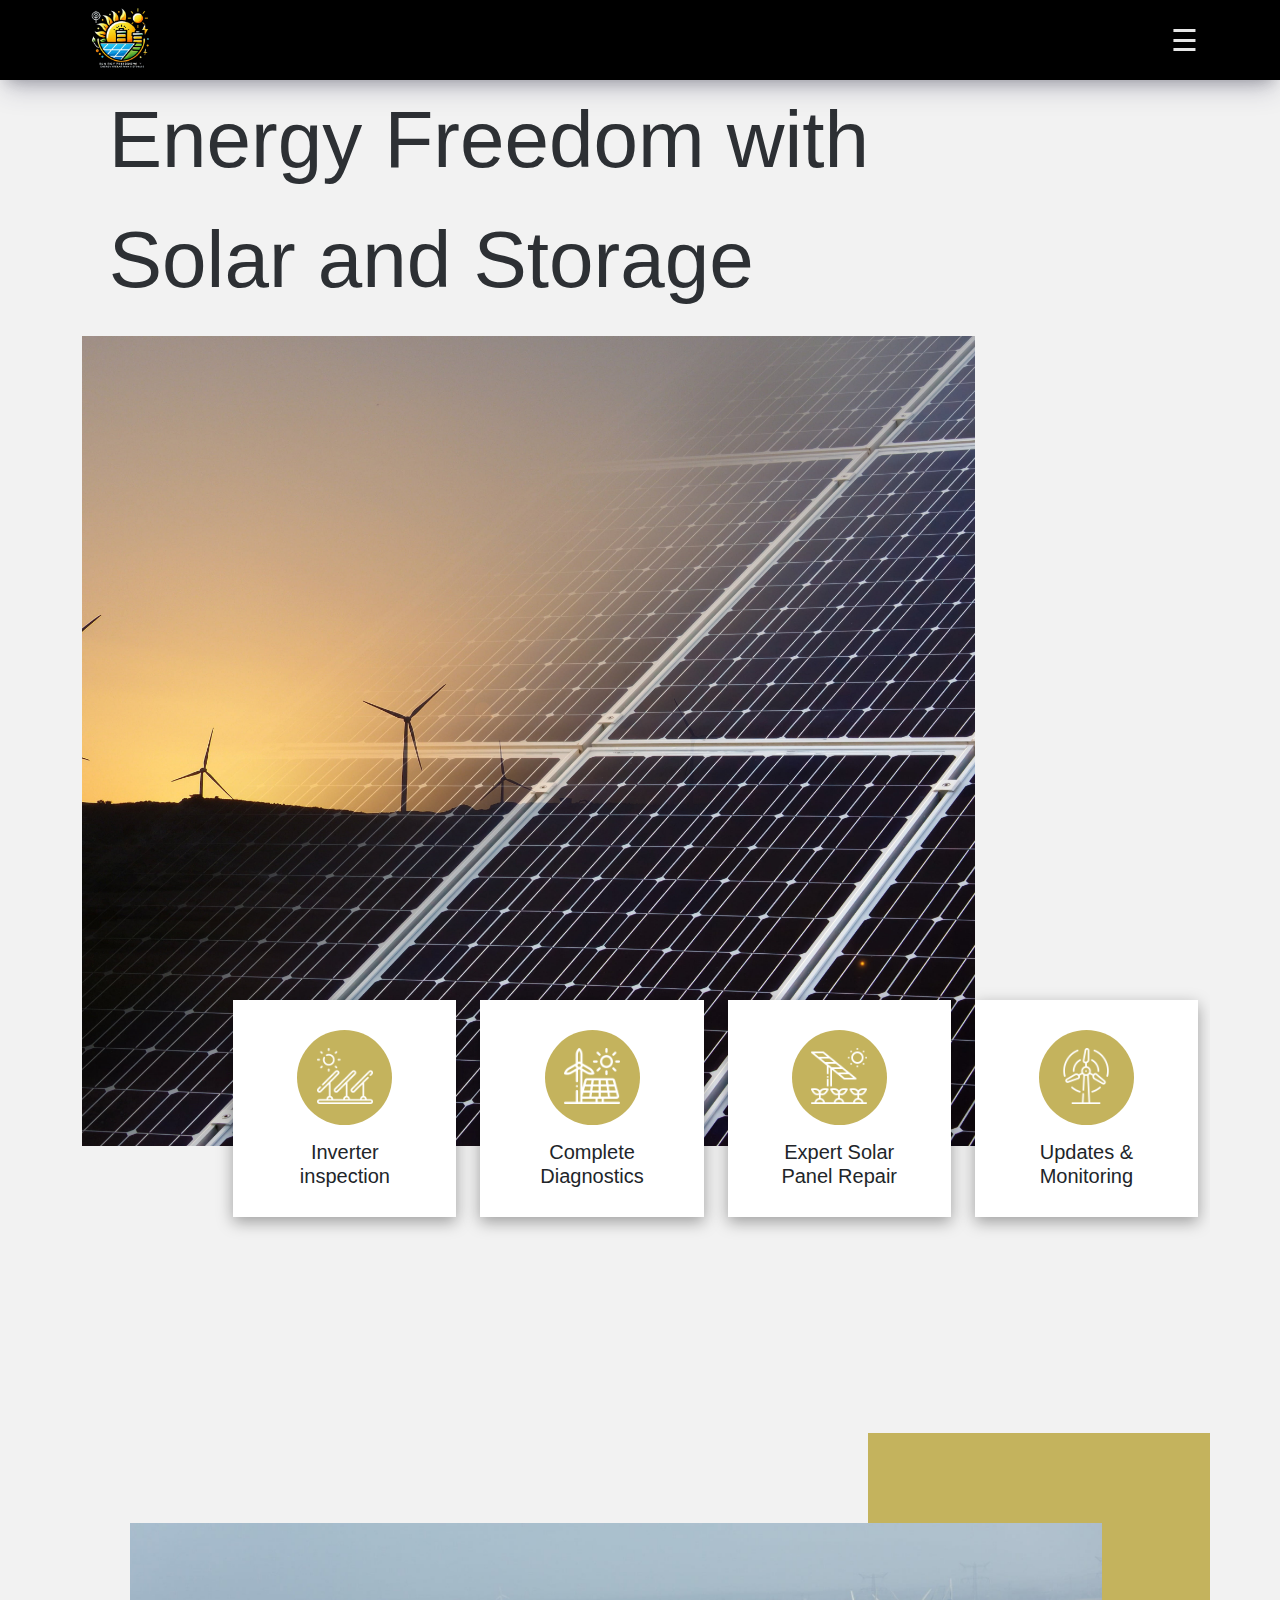
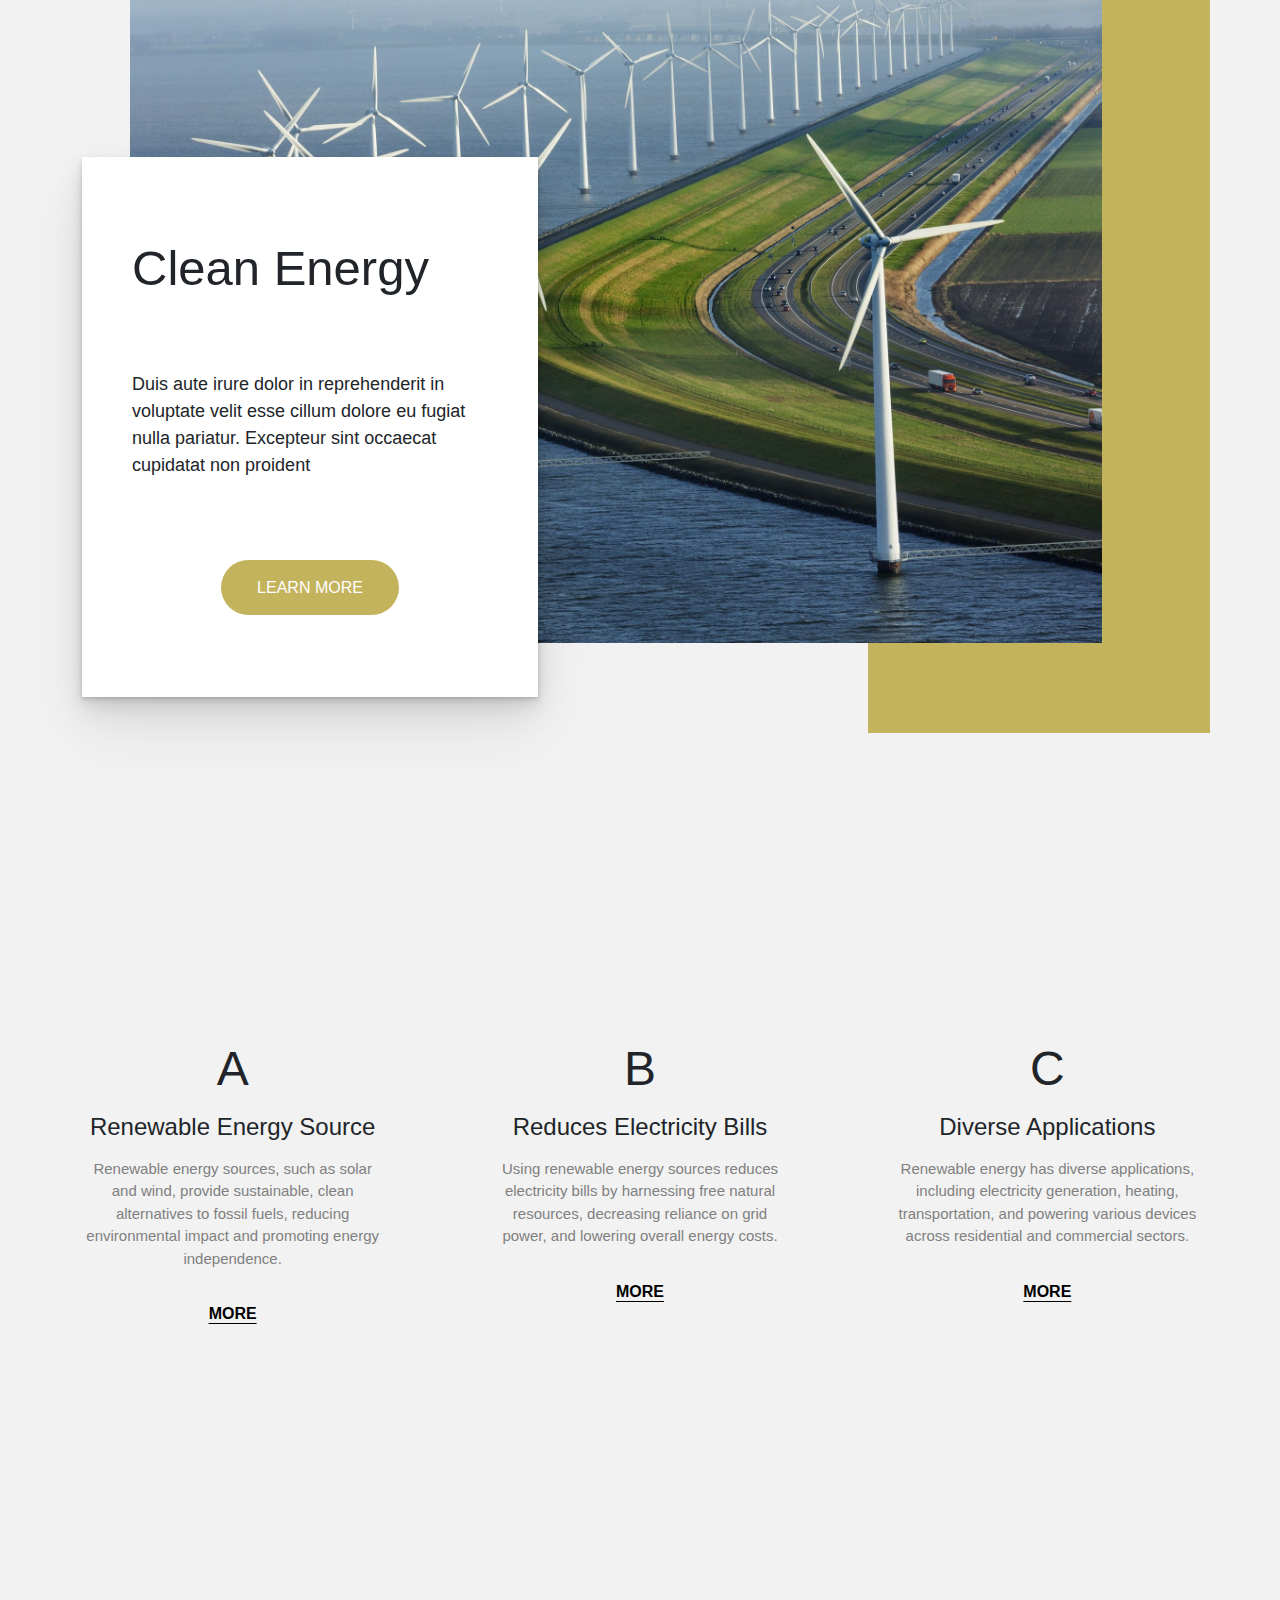
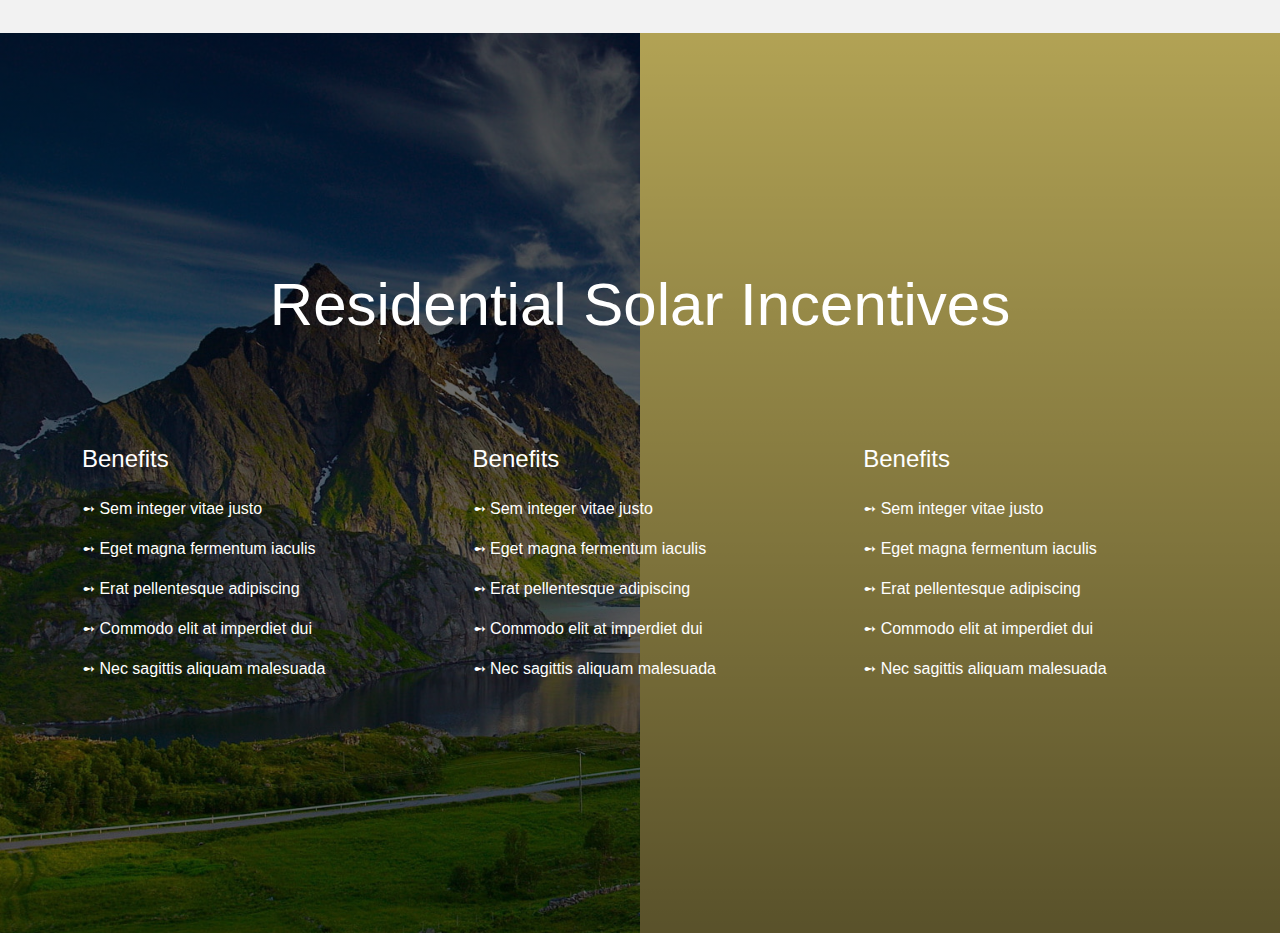
==== commit e4be7e0b: "WebDesign" ====
--- a/Energy Freedom/index.html
+++ b/Energy Freedom/index.html
@@ -15,6 +15,7 @@
 </head>
 
 <body>
+
     <header class="position-fixed w-100">
         <nav>
             <div class="header d-flex container justify-content-between">
@@ -48,7 +49,7 @@
     <main>
         <!-- Hero-Section Start -->
 
-        <section class="container hero-section">
+        <section class="container hero-section overflow-hidden">
             <div class="main-headline">
                 <p>Energy Freedom with <br> Solar and Storage</p>
             </div>
@@ -88,13 +89,13 @@
             </div>
         </section>
         <!-- Clean Energy Section Start -->
-        <!-- <section class="clean-energy">
+        <section class="clean-energy">
             <div class="container d-flex position-relative">
                 <div class="clean-first align-items-center d-grid position-absolute">
                     <h2>Clean Energy</h2>
                     <p>Duis aute irure dolor in reprehenderit in voluptate velit esse cillum dolore eu fugiat nulla
                         pariatur. Excepteur sint occaecat cupidatat non proident</p>
-                    <div class="clean-btn">
+                    <div class="clean-btn m-auto">
                         <a href="" class=" text-decoration-none">LEARN MORE</a>
                     </div>
                 </div>
@@ -105,10 +106,10 @@
 
                 </div>
             </div>
-        </section> -->
+        </section>
         <!-- ABC Energy Section Start -->
-        <!-- <section class="container abc-energy align-items-center d-grid">
-            <div class="d-flex justify-content-between text-center">
+        <section class="container abc-energy align-items-center d-grid">
+            <div class="d-flex justify-content-between text-center enengy-parent-card">
                 <div class="blog-card">
                     <h1>A</h1>
                     <h4 class="mt-3">Renewable Energy Source</h4>
@@ -117,14 +118,14 @@
                     </p>
                     <a href="" class=" fw-bold  mt-5">MORE</a>
                 </div>
-                <div class="blog-card">
+                <div class="blog-card blog-card-2">
                     <h1>B</h1>
                     <h4 class="mt-3">Reduces Electricity Bills</h4>
                     <p class="mt-3 pb-3">Using renewable energy sources reduces electricity bills by harnessing free
                         natural resources, decreasing reliance on grid power, and lowering overall energy costs.</p>
                     <a href="" class=" fw-bold  mt-5">MORE</a>
                 </div>
-                <div class="blog-card">
+                <div class="blog-card blog-card-3">
                     <h1>C</h1>
                     <h4 class="mt-3">Diverse Applications</h4>
                     <p class="mt-3 pb-3">Renewable energy has diverse applications, including electricity generation,
@@ -133,16 +134,16 @@
                     <a href="" class=" fw-bold  mt-5">MORE</a>
                 </div>
             </div>
-        </section> -->
+        </section>
         <!-- Residential Energy Section Start -->
 
-        <!-- <section class="residential align-items-center d-grid">
+        <section class="residential align-items-center d-grid">
             <div class="container">
 
                 <div class="text-center pb-5 residential-h2 text-white">
                     <h2>Residential Solar Incentives</h2>
                 </div>
-                <div class="d-flex pt-5 text-white justify-content-between">
+                <div class="d-flex pt-5 text-white justify-content-between parent-benifit">
                     <div class="benifit-div">
                         <h4 class="pb-3">Benefits</h4>
                         <p>➻ Sem integer vitae justo</p>
@@ -151,7 +152,7 @@
                         <p>➻ Commodo elit at imperdiet dui</p>
                         <p>➻ Nec sagittis aliquam malesuada</p>
                     </div>
-                    <div class="benifit-div">
+                    <div class="benifit-div benifit-div-2">
                         <h4 class="pb-3">Benefits</h4>
                         <p>➻ Sem integer vitae justo</p>
                         <p>➻ Eget magna fermentum iaculis</p>
@@ -159,7 +160,7 @@
                         <p>➻ Commodo elit at imperdiet dui</p>
                         <p>➻ Nec sagittis aliquam malesuada</p>
                     </div>
-                    <div class="benifit-div">
+                    <div class="benifit-div  benifit-div-3">
                         <h4 class="pb-3">Benefits</h4>
                         <p>➻ Sem integer vitae justo</p>
                         <p>➻ Eget magna fermentum iaculis</p>
@@ -169,7 +170,7 @@
                     </div>
                 </div>
             </div>
-        </section> -->
+        </section>
         <!-- Solar Panel Section Start -->
 
         <!-- <section class="solar-panel position-relative">
@@ -348,4 +349,6 @@
     integrity="sha384-YvpcrYf0tY3lHB60NNkmXc5s9fDVZLESaAA55NDzOxhy9GkcIdslK1eN7N6jIeHz" crossorigin="anonymous">
     </script>
 <script src="https://cdnjs.cloudflare.com/ajax/libs/jquery/3.5.1/jquery.min.js"></script>
-<script src="./javaScript/counter.js"></script>+<script src="./javaScript/counter.js"></script>
+<script src="https://cdn.jsdelivr.net/npm/gsap@3.12.5/dist/gsap.min.js"></script>
+<script src="./javaScript/gsap.js"></script>--- a/Energy Freedom/CSS/index.css
+++ b/Energy Freedom/CSS/index.css
@@ -82,7 +82,7 @@
 /* Hero-Section CSS Start */
 
 .hero-section {
-  height: 150vh;
+  height: 165vh;
 }
 
 .main-headline > p {
@@ -122,6 +122,7 @@
 /* Clean Energy-Section CSS Start */
 .clean-energy {
   height: 100vh;
+  margin-top: 10%;
 }
 .clean-first {
   width: 40%;
@@ -416,3 +417,9 @@
     transform: rotateY(0deg);
   }
 }
+
+
+
+
+
+
--- a/Energy Freedom/CSS/MediaQuery.css
+++ b/Energy Freedom/CSS/MediaQuery.css
@@ -9,13 +9,31 @@
     height: 90vh;
     width: 80%;
   }
-}
+  .hero-section{
+    height: 145vh;
+  }
+}
+
+
+
 
 @media only screen and (max-width: 1024px) and (min-width: 769px) {
   .nav-ul > li > a {
     font-size: 22px;
   }
-}
+  .clean-first {
+    padding: 30px;
+  }
+  .clean-first > h2 {
+    font-size: 45px;
+  }
+  .hero-section{
+    height: 150vh;
+  }
+}
+
+
+
 
 @media only screen and (max-width: 768px) and (min-width: 426px) {
   .canvas-bg-color {
@@ -26,6 +44,9 @@
   }
   .main-headline > p {
     font-size: 4rem;
+  }
+  .hero-section{
+    height: 145vh;
   }
   .hero-img {
     width: 100%;
@@ -41,7 +62,58 @@
   .child-advantages {
     justify-content: space-between !important;
   }
-}
+  .clean-first {
+    padding: 25px;
+    width: 50%;
+    top: 60vh;
+  }
+  .clean-first > h2 {
+    font-size: 40px;
+  }
+  .clean-energy {
+    /* margin-top: 6%; */
+    height: 130vh;
+  }
+
+  .blog-card{
+    width: 45%;
+  }
+  .enengy-parent-card{
+    flex-wrap: wrap;
+  }
+  .blog-card-3{
+    padding-top:3%;
+    margin: auto;
+  }
+
+
+  .abc-energy{
+    height: 120vh;
+  }
+  .benifit-div {
+    width: 45%;
+  }
+  .parent-benifit{
+    flex-wrap: wrap;
+  }
+  .residential{
+    height:135vh;
+  }
+  .benifit-div-3{
+    margin: auto;
+    padding-top: 5%;
+  }
+  .residential::before{
+    height: 135vh;
+  }
+  .residential-h2 {
+    padding-bottom:40px !important;
+    padding-top:15px !important;
+  }
+}
+
+
+
 
 @media only screen and (max-width: 426px) and (min-width: 375px) {
   .canvas-bg-color {
@@ -72,7 +144,91 @@
     flex-wrap: wrap !important;
     gap: 16px;
   }
-}
+  .hero-section {
+    height: 190vh;
+  }
+  .clean-first {
+    padding: 25px;
+    width: 100%;
+    top: 60vh;
+    right: 0;
+    text-align: center;
+  }
+  .clean-energy {
+    margin-top: 15%;
+  }
+  .clean-third {
+    width: 50%;
+    right: 0;
+  }
+  .clean-second > img {
+    height: 100vh !important;
+    width: 90%;
+  }
+  .clean-second {
+    top: 8vh;
+  }
+
+
+  .clean-energy{
+    height: 130vh;
+  }
+  .blog-card{
+    width: 100%;
+  }
+  .blog-card>p{
+    padding-bottom:0px !important;
+  }
+  .enengy-parent-card{
+    flex-wrap: wrap;
+  }
+  .blog-card-3{
+    padding-top:10%;
+    margin: auto;
+  }
+  .blog-card-2{
+    padding-top:10%;
+    margin: auto;
+  }
+
+
+  .abc-energy{
+    height: 155vh;
+  }
+  .benifit-div {
+    width: 100%;
+    text-align: center;
+  }
+  .parent-benifit{
+    flex-wrap: wrap;
+    padding-top: 0px !important;
+  }
+  .residential{
+    height:180vh;
+  }
+  .benifit-div-3{
+    margin: auto;
+    padding-top: 5%;
+  }
+  .benifit-div-2{
+    margin: auto;
+    padding-top: 5%;
+  }
+  .residential::before{
+    height: 180vh;
+  }
+  .residential-h2 {
+    padding-bottom:40px !important;
+    padding-top:15px !important;
+  }
+  .residential-h2 > h2{
+  font-size: 50px !important;
+
+  }
+}
+
+
+
 
 @media only screen and (max-width: 376px) and (min-width: 320px) {
   .canvas-bg-color {
@@ -102,9 +258,98 @@
     flex-wrap: wrap !important;
     gap: 16px;
   }
-}
-
-@media screen and (max-width: 319px) {
+  .hero-section {
+    height: 257vh;
+  }
+
+  .clean-first {
+    padding: 25px;
+    width: 100%;
+    top: 60vh;
+    right: 0;
+    text-align: center;
+  }
+  /* .clean-energy {
+    margin-top: 10%;
+  } */
+  .clean-third {
+    width: 50%;
+    right: 0;
+  }
+  .clean-second > img {
+    width: 94%;
+  }
+  .clean-first > h2 {
+    font-size: 40px;
+  }
+  .clean-second {
+    top: 5vh;
+  }
+
+
+  .clean-energy{
+    height: 135vh;
+  }
+  .blog-card{
+    width: 100%;
+  }
+  .blog-card>p{
+    padding-bottom:0px !important;
+  }
+  .enengy-parent-card{
+    flex-wrap: wrap;
+  }
+  .blog-card-3{
+    padding-top:10%;
+    margin: auto;
+  }
+  .blog-card-2{
+    padding-top:10%;
+    margin: auto;
+  }
+
+
+
+  .abc-energy{
+    height: 155vh;
+  }
+  .benifit-div {
+    width: 100%;
+    text-align: center;
+  }
+  .parent-benifit{
+    flex-wrap: wrap;
+    padding-top: 0px !important;
+  }
+  .residential{
+    height:160vh;
+  }
+  .benifit-div-3{
+    margin: auto;
+    padding-top: 5%;
+  }
+  .benifit-div-2{
+    margin: auto;
+    padding-top: 5%;
+  }
+  .residential::before{
+    height: 160vh;
+  }
+  .residential-h2 {
+    padding-bottom:30px !important;
+    padding-top:15px !important;
+  }
+  .residential-h2 > h2{
+  font-size: 40px !important;
+
+  }
+}
+
+
+
+
+@media screen and (max-width: 319px) 
+{
   .canvas-bg-color {
     width: 55% !important;
   }
@@ -132,4 +377,26 @@
     flex-wrap: wrap !important;
     gap: 16px;
   }
-}
+
+
+  .clean-energy{
+    height: 150vh;
+  }
+  .blog-card{
+    width: 100%;
+  }
+  .blog-card>p{
+    padding-bottom:0px !important;
+  }
+  .enengy-parent-card{
+    flex-wrap: wrap;
+  }
+  .blog-card-3{
+    padding-top:10%;
+    margin: auto;
+  }
+  .blog-card-2{
+    padding-top:10%;
+    margin: auto;
+  }
+}
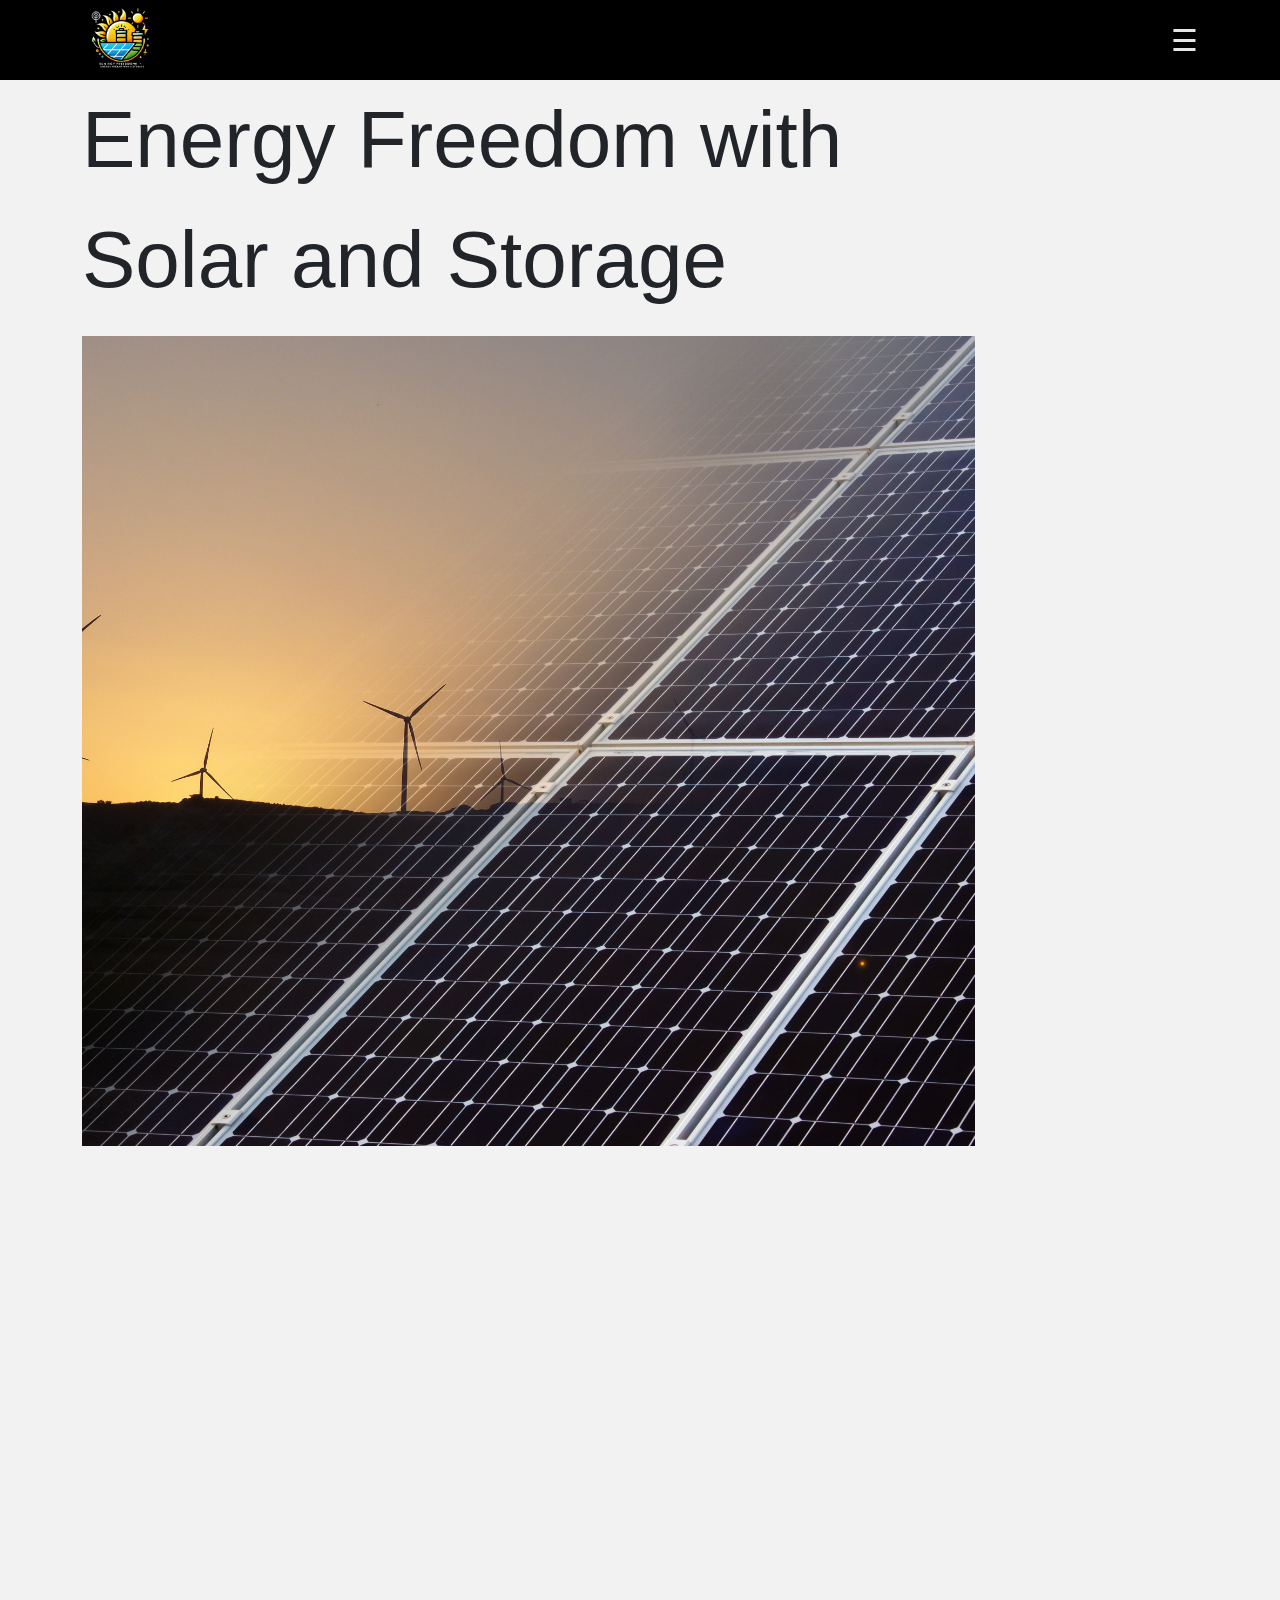
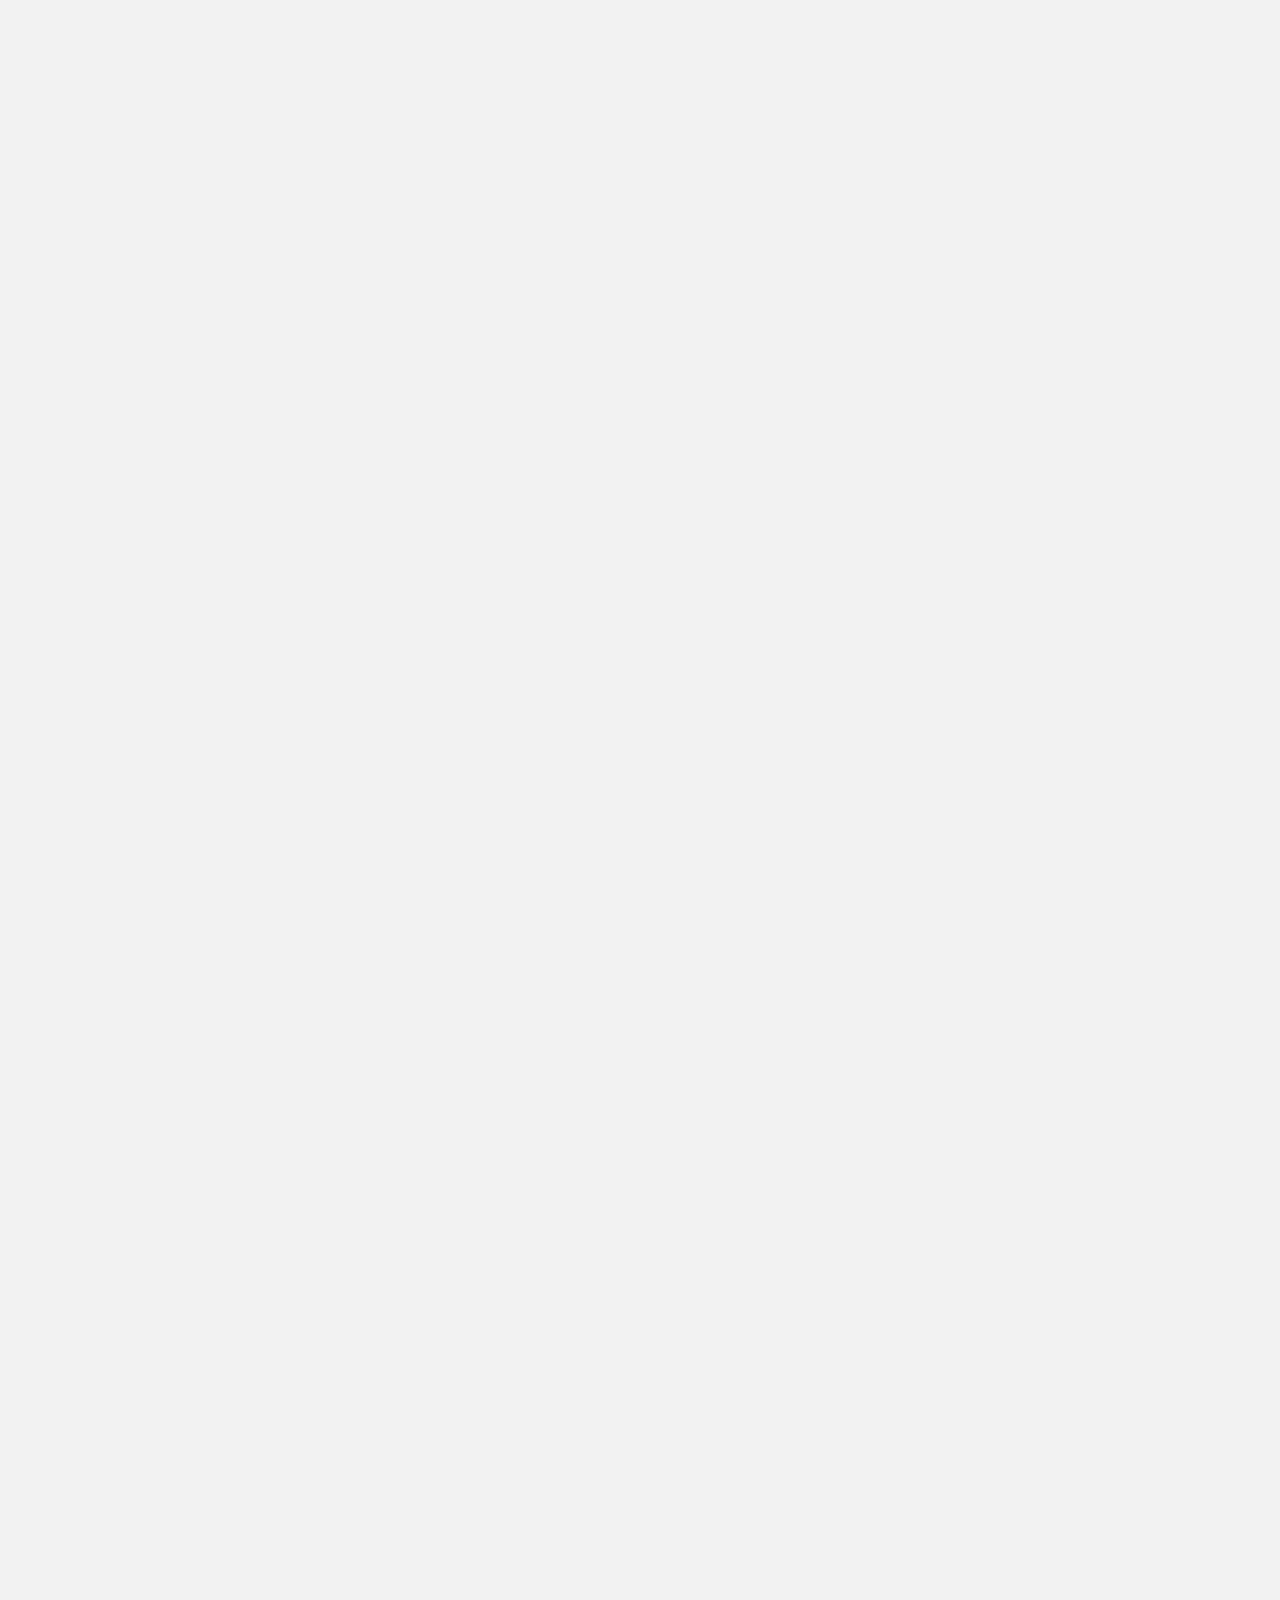
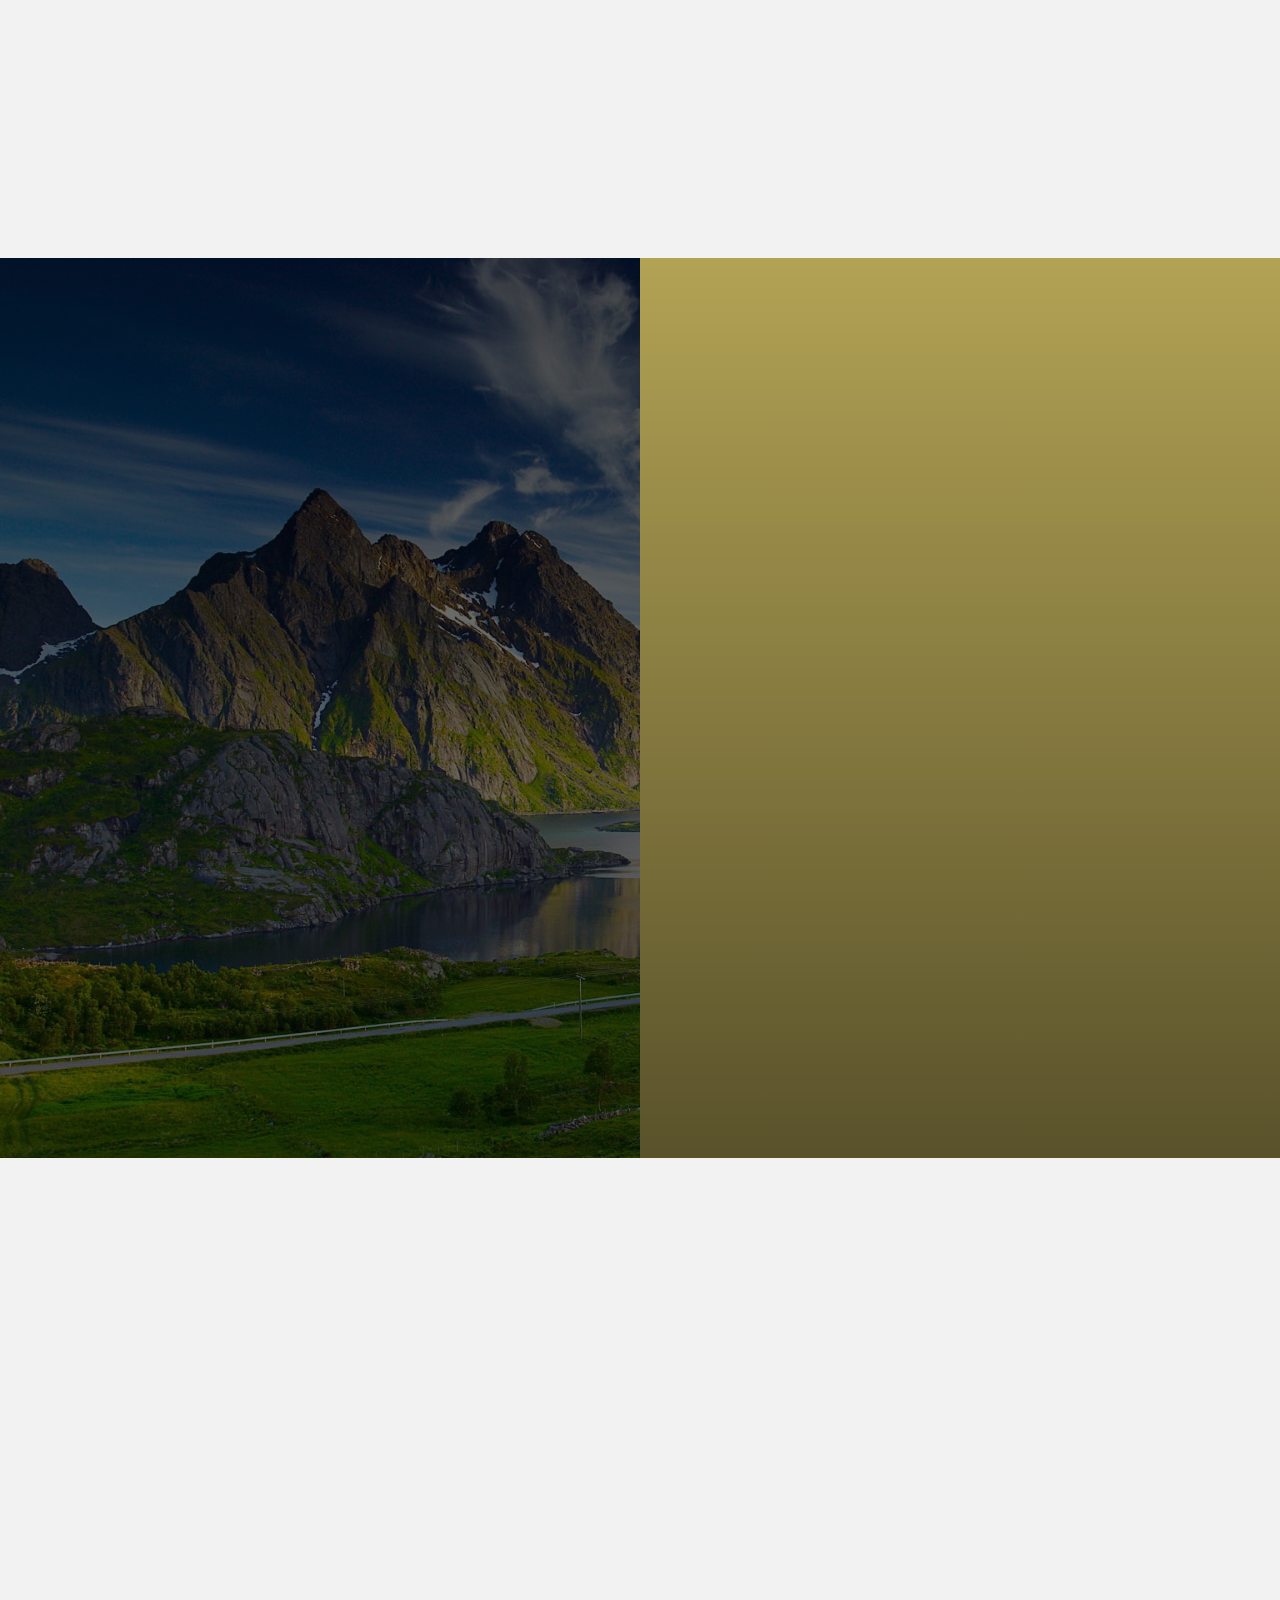
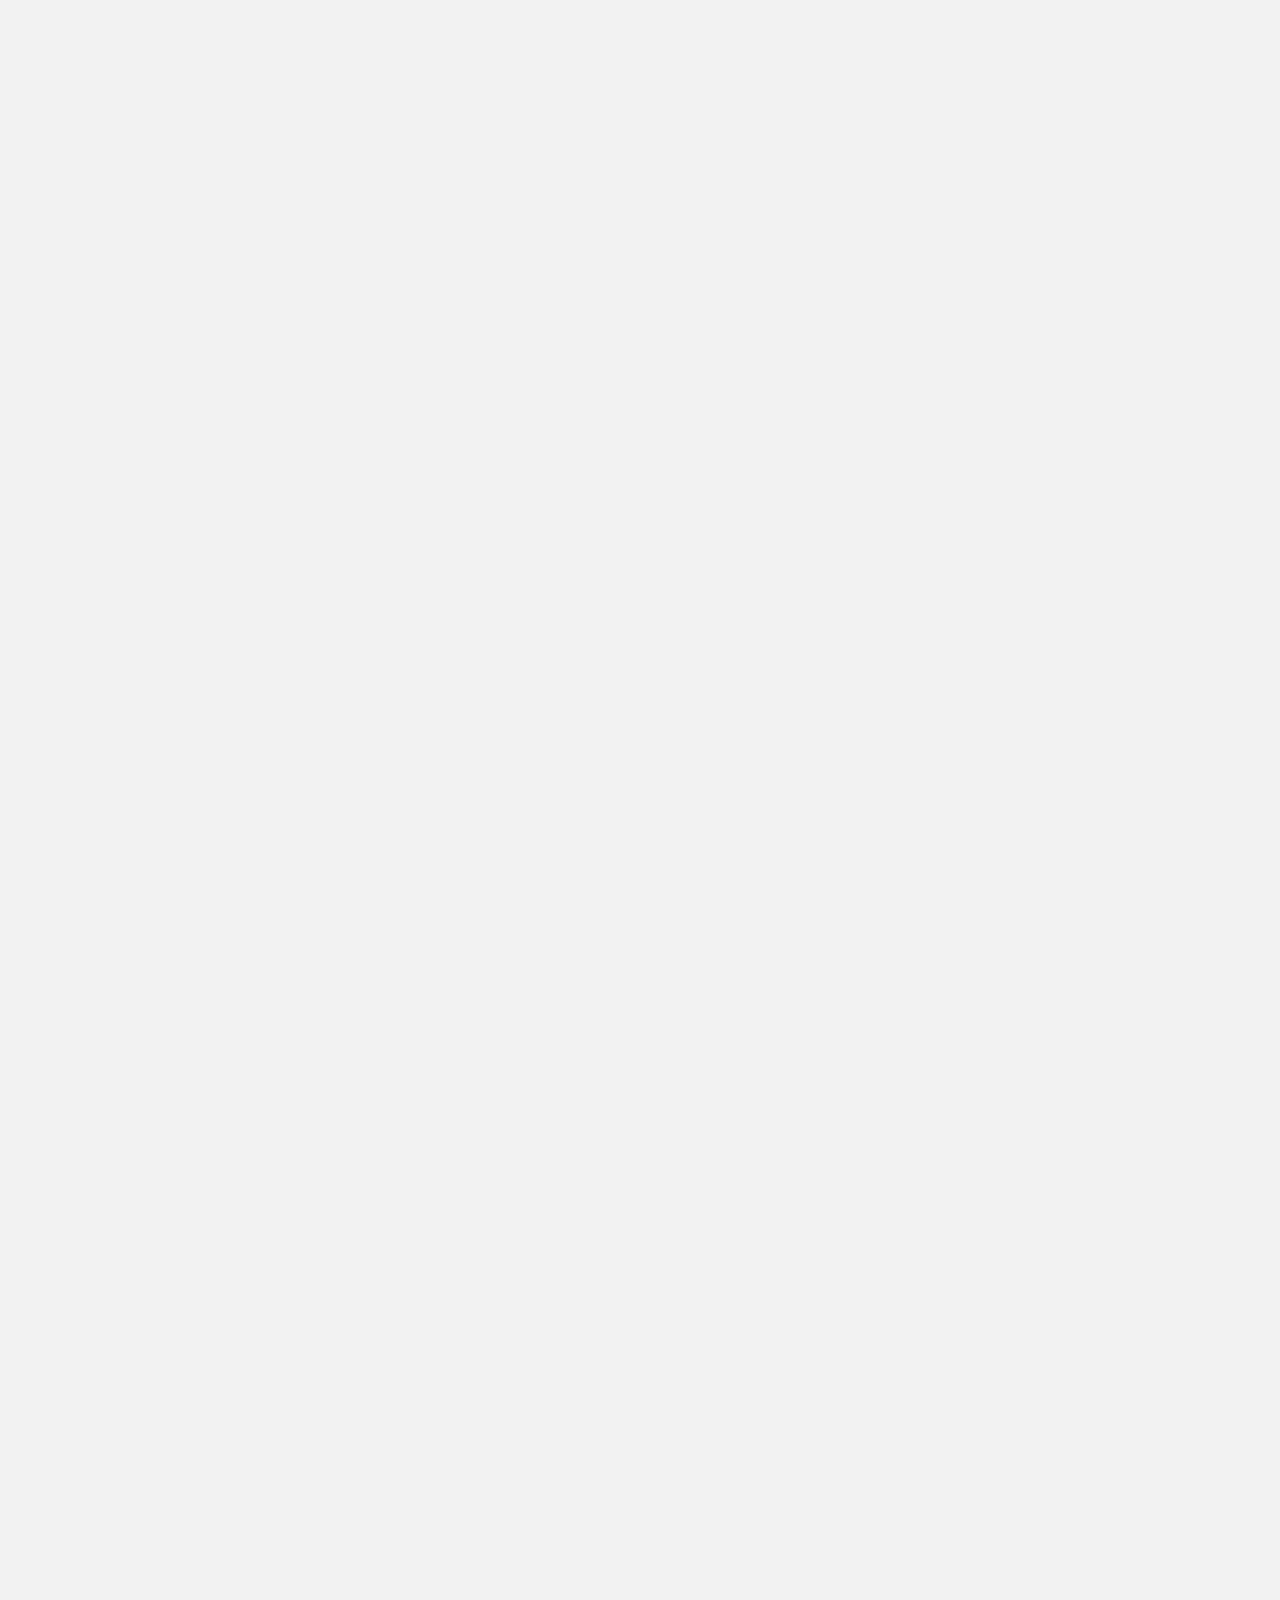
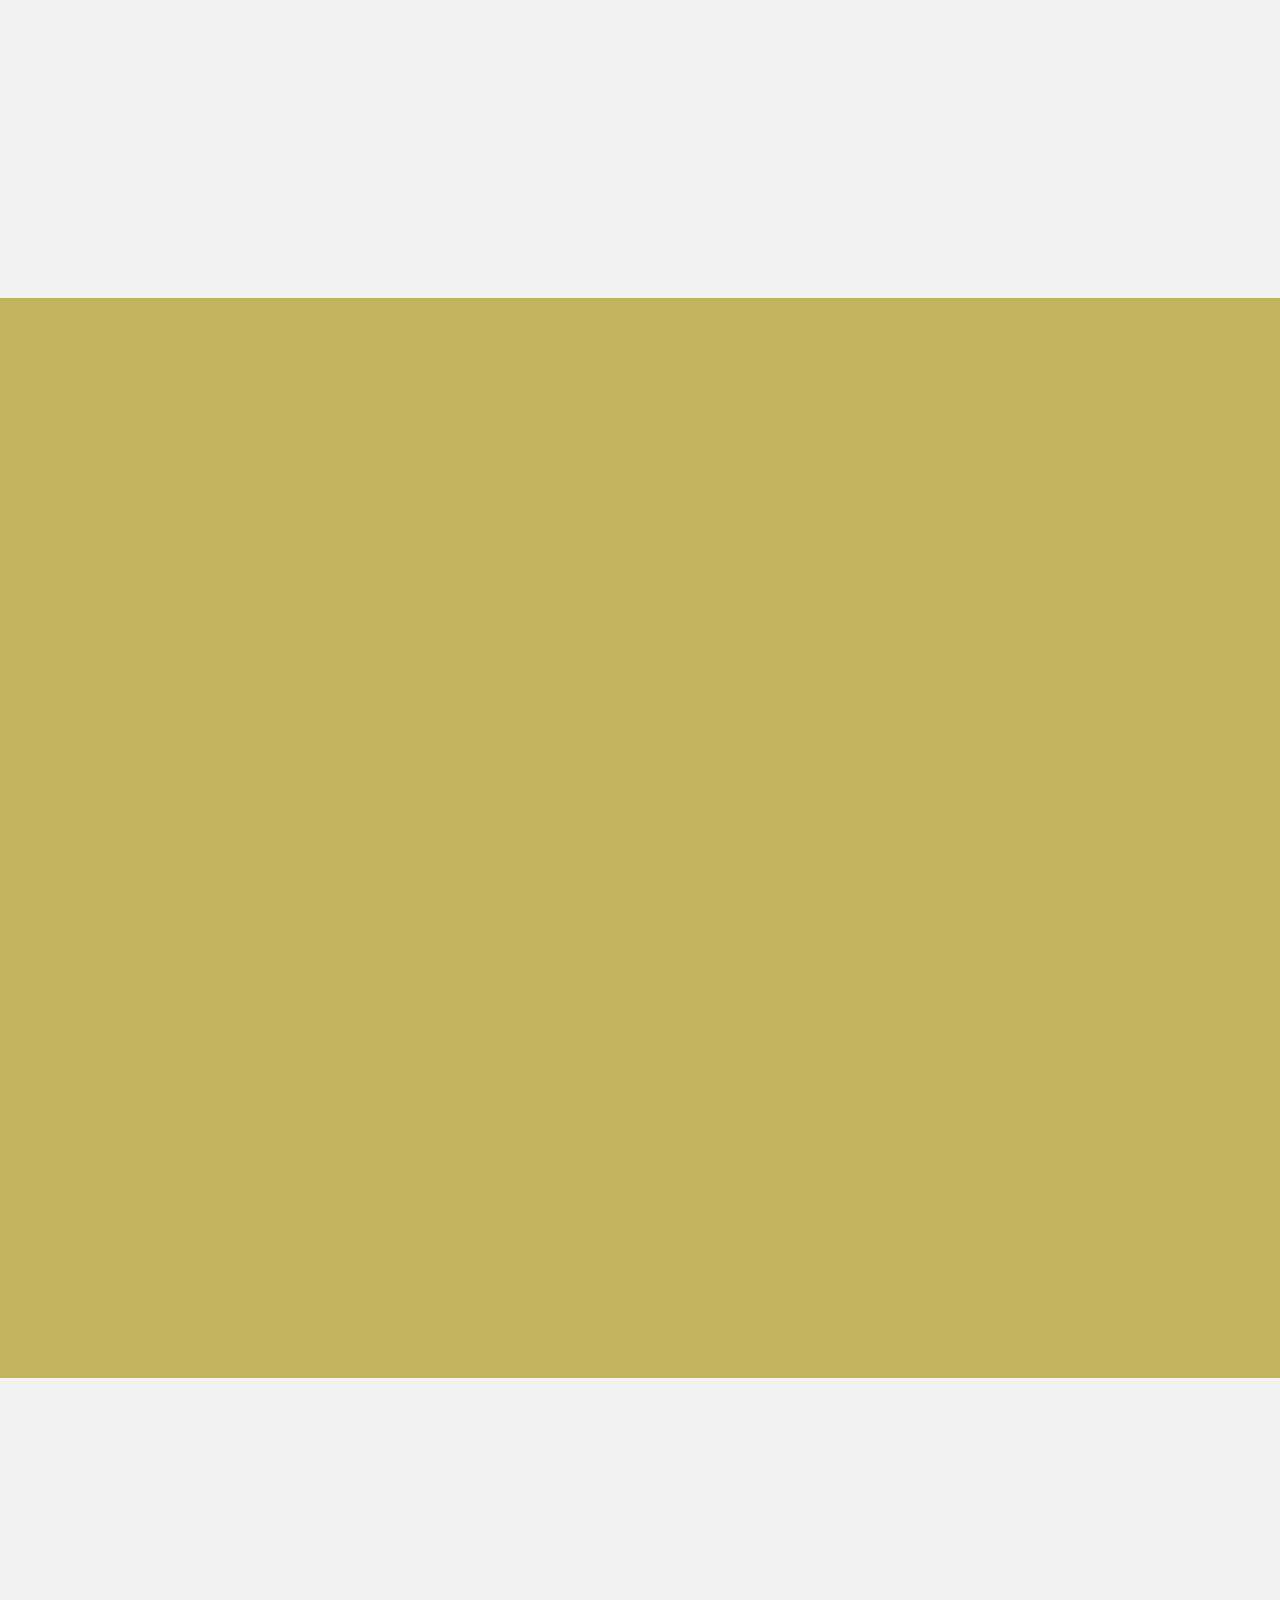
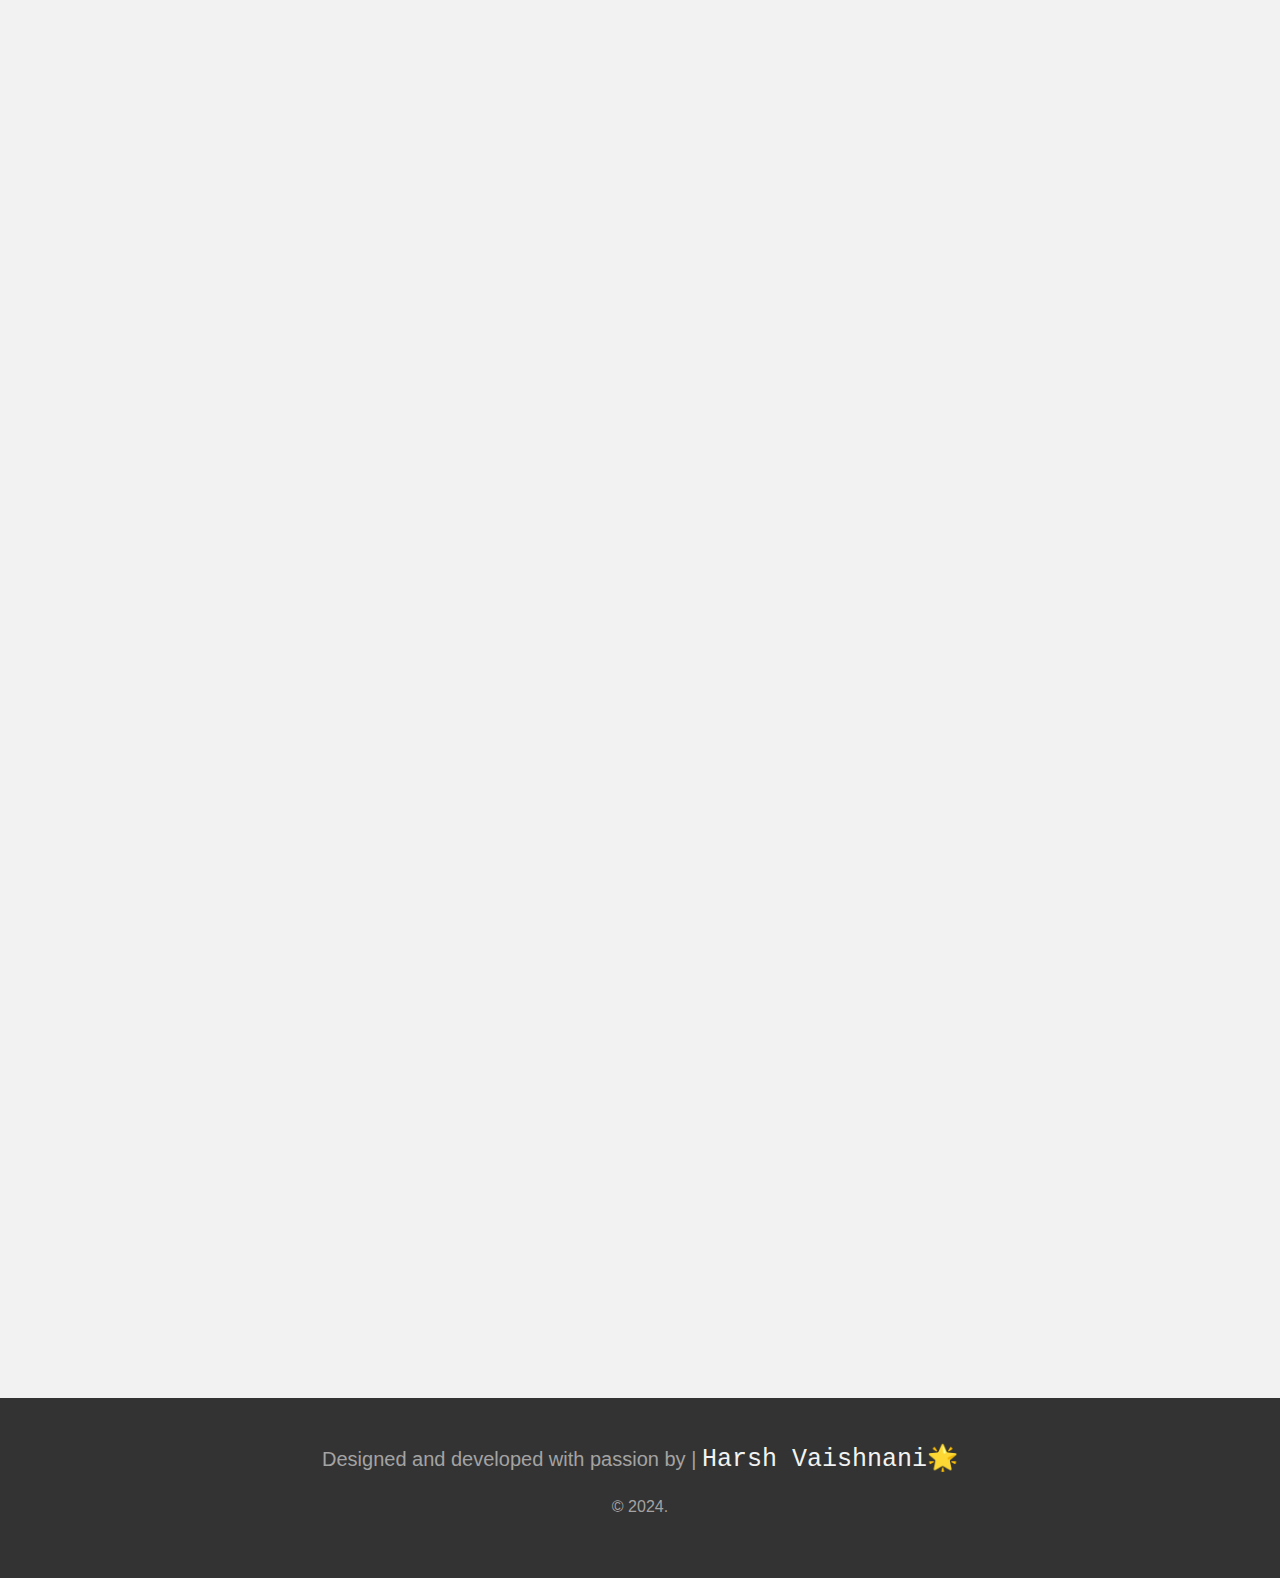
==== commit 17dd2b6f: "FrontEnd WebDesign" ====
--- a/Energy Freedom/index.html
+++ b/Energy Freedom/index.html
@@ -12,11 +12,13 @@
     <!-- External CSS Link -->
     <link rel="stylesheet" href="./CSS/index.css" />
     <link rel="stylesheet" href="./CSS/MediaQuery.css">
+    <!-- Animation css link -->
+    <link href="https://unpkg.com/aos@2.3.1/dist/aos.css" rel="stylesheet">
 </head>
 
 <body>
 
-    <header class="position-fixed w-100">
+    <header class="position-fixed w-100 overflow-hidden">
         <nav>
             <div class="header d-flex container justify-content-between">
                 <div>
@@ -50,34 +52,34 @@
         <!-- Hero-Section Start -->
 
         <section class="container hero-section overflow-hidden">
-            <div class="main-headline">
+            <div class="main-headline " data-aos="fade-left" data-aos-duration="1500">
                 <p>Energy Freedom with <br> Solar and Storage</p>
             </div>
             <div class="position-relative">
-                <div class="hero">
+                <div class="hero" data-aos="fade-right" data-aos-duration="1500">
                     <img src="./Images/Hero-Img.jpg" alt="" width="70%" class="hero-img">
                 </div>
                 <div class="advantages">
-                    <div class="position-absolute d-flex w-100 justify-content-end child-advantages">
-                        <div class="advantages-card me-3">
+                    <div class="position-absolute d-flex w-100 justify-content-end child-advantages" data-aos="fade-down-left" data-aos-duration="1500">
+                        <div class="advantages-card me-3" data-aos="flip-right" data-aos-duration="1500">
                             <div class="child-advantages-card m-auto">
                                 <img src="./Images/Advantages-card-1.png" alt="" width="56px" height="56px">
                             </div>
                             <h5>Inverter <br> inspection</h5>
                         </div>
-                        <div class="advantages-card me-3 ms-2">
+                        <div class="advantages-card me-3 ms-2" data-aos="flip-left" data-aos-duration="1500">
                             <div class="child-advantages-card m-auto">
                                 <img src="./Images/Advantages-card-2.png" alt="" width="56px" height="56px">
                             </div>
                             <h5>Complete <br> Diagnostics</h5>
                         </div>
-                        <div class="advantages-card me-3 ms-2">
+                        <div class="advantages-card me-3 ms-2" data-aos="flip-right" data-aos-duration="1500">
                             <div class="child-advantages-card m-auto">
                                 <img src="./Images/advantages-card-3.png" alt="" width="56px" height="56px">
                             </div>
                             <h5>Expert Solar <br> Panel Repair</h5>
                         </div>
-                        <div class="advantages-card ms-2">
+                        <div class="advantages-card ms-2" data-aos="flip-left" data-aos-duration="1500">
                             <div class="child-advantages-card m-auto">
                                 <img src="./Images/advantages-card-4.png" alt="" width="56px" height="56px">
                             </div>
@@ -89,20 +91,20 @@
             </div>
         </section>
         <!-- Clean Energy Section Start -->
-        <section class="clean-energy">
-            <div class="container d-flex position-relative">
-                <div class="clean-first align-items-center d-grid position-absolute">
-                    <h2>Clean Energy</h2>
-                    <p>Duis aute irure dolor in reprehenderit in voluptate velit esse cillum dolore eu fugiat nulla
+        <section class="clean-energy overflow-hidden">
+            <div class="container d-flex position-relative" >
+                <div class="clean-first align-items-center d-grid position-absolute" data-aos="fade-right" data-aos-duration="1500">
+                    <h2 data-aos="fade-right" data-aos-duration="1500">Clean Energy</h2>
+                    <p data-aos="fade-right" data-aos-duration="1500">Duis aute irure dolor in reprehenderit in voluptate velit esse cillum dolore eu fugiat nulla
                         pariatur. Excepteur sint occaecat cupidatat non proident</p>
-                    <div class="clean-btn m-auto">
+                    <div class="clean-btn m-auto" data-aos="fade-right" data-aos-duration="1500">
                         <a href="" class=" text-decoration-none">LEARN MORE</a>
                     </div>
                 </div>
-                <div class="clean-second position-absolute">
+                <div class="clean-second position-absolute" data-aos="zoom-out-down" data-aos-duration="1500">
                     <img src="./Images/enery.jpg" alt="">
                 </div>
-                <div class="clean-third">
+                <div class="clean-third" data-aos="fade-right" data-aos-duration="1500">
 
                 </div>
             </div>
@@ -110,149 +112,164 @@
         <!-- ABC Energy Section Start -->
         <section class="container abc-energy align-items-center d-grid">
             <div class="d-flex justify-content-between text-center enengy-parent-card">
-                <div class="blog-card">
-                    <h1>A</h1>
-                    <h4 class="mt-3">Renewable Energy Source</h4>
-                    <p class="mt-3 pb-3">Renewable energy sources, such as solar and wind, provide sustainable, clean
+                <div class="blog-card" data-aos="fade-up" data-aos-duration="1500">
+                    <h1 data-aos="fade-up" data-aos-duration="1500">A</h1>
+                    <h4 class="mt-3" data-aos="fade-up" data-aos-duration="1500">Renewable Energy Source</h4>
+                    <p class="mt-3 pb-3" data-aos="fade-up" data-aos-duration="1500">Renewable energy sources, such as solar and wind, provide sustainable, clean
                         alternatives to fossil fuels, reducing environmental impact and promoting energy independence.
                     </p>
-                    <a href="" class=" fw-bold  mt-5">MORE</a>
-                </div>
-                <div class="blog-card blog-card-2">
-                    <h1>B</h1>
-                    <h4 class="mt-3">Reduces Electricity Bills</h4>
-                    <p class="mt-3 pb-3">Using renewable energy sources reduces electricity bills by harnessing free
+                    <a href="" class=" fw-bold  mt-5" data-aos="fade-up" data-aos-duration="1500">MORE</a>
+                </div>
+                <div class="blog-card blog-card-2" data-aos="fade-down" data-aos-duration="1500">
+                    <h1 data-aos="fade-down" data-aos-duration="1500">B</h1>
+                    <h4 class="mt-3" data-aos="fade-down" data-aos-duration="1500">Reduces Electricity Bills</h4>
+                    <p class="mt-3 pb-3" data-aos="fade-down" data-aos-duration="1500">Using renewable energy sources reduces electricity bills by harnessing free
                         natural resources, decreasing reliance on grid power, and lowering overall energy costs.</p>
-                    <a href="" class=" fw-bold  mt-5">MORE</a>
-                </div>
-                <div class="blog-card blog-card-3">
-                    <h1>C</h1>
-                    <h4 class="mt-3">Diverse Applications</h4>
-                    <p class="mt-3 pb-3">Renewable energy has diverse applications, including electricity generation,
+                    <a href="" class=" fw-bold  mt-5" data-aos="fade-down" data-aos-duration="1500">MORE</a>
+                </div>
+                <div class="blog-card blog-card-3" data-aos="fade-up" data-aos-duration="1500">
+                    <h1 data-aos="fade-up" data-aos-duration="1500">C</h1>
+                    <h4 class="mt-3" data-aos="fade-up" data-aos-duration="1500">Diverse Applications</h4>
+                    <p class="mt-3 pb-3" data-aos="fade-up" data-aos-duration="1500">Renewable energy has diverse applications, including electricity generation,
                         heating, transportation, and powering various devices across residential and commercial sectors.
                     </p>
-                    <a href="" class=" fw-bold  mt-5">MORE</a>
+                    <a href="" class=" fw-bold  mt-5" data-aos="fade-up" data-aos-duration="1500">MORE</a>
                 </div>
             </div>
         </section>
         <!-- Residential Energy Section Start -->
 
-        <section class="residential align-items-center d-grid">
+        <section class="residential align-items-center d-grid overflow-hidden">
             <div class="container">
 
                 <div class="text-center pb-5 residential-h2 text-white">
-                    <h2>Residential Solar Incentives</h2>
+                    <h2 data-aos="fade-down" data-aos-duration="1500">Residential Solar Incentives</h2>
                 </div>
                 <div class="d-flex pt-5 text-white justify-content-between parent-benifit">
-                    <div class="benifit-div">
-                        <h4 class="pb-3">Benefits</h4>
-                        <p>➻ Sem integer vitae justo</p>
-                        <p>➻ Eget magna fermentum iaculis</p>
-                        <p>➻ Erat pellentesque adipiscing</p>
-                        <p>➻ Commodo elit at imperdiet dui</p>
-                        <p>➻ Nec sagittis aliquam malesuada</p>
-                    </div>
-                    <div class="benifit-div benifit-div-2">
-                        <h4 class="pb-3">Benefits</h4>
-                        <p>➻ Sem integer vitae justo</p>
-                        <p>➻ Eget magna fermentum iaculis</p>
-                        <p>➻ Erat pellentesque adipiscing</p>
-                        <p>➻ Commodo elit at imperdiet dui</p>
-                        <p>➻ Nec sagittis aliquam malesuada</p>
-                    </div>
-                    <div class="benifit-div  benifit-div-3">
-                        <h4 class="pb-3">Benefits</h4>
-                        <p>➻ Sem integer vitae justo</p>
-                        <p>➻ Eget magna fermentum iaculis</p>
-                        <p>➻ Erat pellentesque adipiscing</p>
-                        <p>➻ Commodo elit at imperdiet dui</p>
-                        <p>➻ Nec sagittis aliquam malesuada</p>
+                    <div class="benifit-div" data-aos="zoom-out-up" data-aos-duration="1500">
+                        <h4 class="pb-3" data-aos="zoom-out-up" data-aos-duration="1500">Benefits</h4>
+                        <p data-aos="zoom-out-up" data-aos-duration="1500">➻ Sem integer vitae justo</p>
+                        <p data-aos="zoom-out-up" data-aos-duration="1500">➻ Eget magna fermentum iaculis</p>
+                        <p data-aos="zoom-out-up" data-aos-duration="1500">➻ Erat pellentesque adipiscing</p>
+                        <p data-aos="zoom-out-up" data-aos-duration="1500">➻ Commodo elit at imperdiet dui</p>
+                        <p data-aos="zoom-out-up" data-aos-duration="1500">➻ Nec sagittis aliquam malesuada</p>
+                    </div>
+                    <div class="benifit-div benifit-div-2" data-aos="zoom-out-down" data-aos-duration="1500">
+                        <h4 class="pb-3" data-aos="zoom-out-down" data-aos-duration="1500">Benefits</h4>
+                        <p data-aos="zoom-out-down" data-aos-duration="1500">➻ Sem integer vitae justo</p>
+                        <p data-aos="zoom-out-down" data-aos-duration="1500">➻ Eget magna fermentum iaculis</p>
+                        <p data-aos="zoom-out-down" data-aos-duration="1500">➻ Erat pellentesque adipiscing</p>
+                        <p data-aos="zoom-out-down" data-aos-duration="1500">➻ Commodo elit at imperdiet dui</p>
+                        <p data-aos="zoom-out-down" data-aos-duration="1500">➻ Nec sagittis aliquam malesuada</p>
+                    </div>
+                    <div class="benifit-div  benifit-div-3" data-aos="zoom-out-up" data-aos-duration="1500">
+                        <h4 class="pb-3" data-aos="zoom-out-up" data-aos-duration="1500">Benefits</h4>
+                        <p data-aos="zoom-out-up" data-aos-duration="1500">➻ Sem integer vitae justo</p>
+                        <p data-aos="zoom-out-up" data-aos-duration="1500">➻ Eget magna fermentum iaculis</p>
+                        <p data-aos="zoom-out-up" data-aos-duration="1500">➻ Erat pellentesque adipiscing</p>
+                        <p data-aos="zoom-out-up" data-aos-duration="1500">➻ Commodo elit at imperdiet dui</p>
+                        <p data-aos="zoom-out-up" data-aos-duration="1500">➻ Nec sagittis aliquam malesuada</p>
                     </div>
                 </div>
             </div>
         </section>
         <!-- Solar Panel Section Start -->
 
-        <!-- <section class="solar-panel position-relative">
-            <div class="solar-panel-img ">
+        <section class="solar-panel position-relative overflow-hidden">
+            <div class="solar-panel-img " data-aos="fade-left" data-aos-duration="1500">
                 <img src="./Images/SolarPanel.jpg" alt="" width="100%">
             </div>
-            <div class="container">
-                <div class="about-solar-panel p-4 position-absolute">
-                    <h2 class="text-white">How is solar panel <br> work? </h2>
-                    <p class="pt-4">Sample text. Click to select the text box. Click again or double click to start
+            <div class="container p-0" >
+                <div class="about-solar-panel p-4 position-absolute" data-aos="fade-right" data-aos-duration="1500">
+                    <h2 class="text-white" data-aos="fade-right" data-aos-duration="1500">How is solar panel <br> work? </h2>
+                    <p class="pt-4" data-aos="fade-right" data-aos-duration="1500">Sample text. Click to select the text box. Click again or double click to start
                         editing the text.</p>
-                    <div class="solar-panel-btn mt-5 p-3 rounded-5 m-auto">
+                    <div class="solar-panel-btn mt-5 p-3 rounded-5 m-auto" data-aos="fade-right" data-aos-duration="1500">
                         <a href="" class=" text-decoration-none">LEARN MORE</a>
                     </div>
                 </div>
             </div>
-        </section> -->
+        </section>
 
         <!-- About Us Section Start -->
-        <!-- <section class="about-us ">
+        <section class="about-us ">
             <div class="container d-flex justify-content-between align-items-center d-grid">
                 <div class="about-content">
-                    <p>Duis aute irure dolor in reprehenderit in voluptate velit esse cillum dolore eu fugiat nulla
+                    <p data-aos="fade-down" data-aos-duration="1500" >Duis aute irure dolor in reprehenderit in voluptate velit esse cillum dolore eu fugiat nulla
                         pariatur. Excepteur sint occaecat cupidatat non proident, sunt in culpa qui officia deserunt
                         mollit anim id est laborum. </p>
                     <div class="d-flex justify-content-between text-center mt-5 ">
-                        <div class="child-about">
-                            <h2 class="mb-3"><span class="counter" data-num="33"></span>％</h2>
-                            <p>Sample text. Click to select the text box. Click again or double click to start editing
+                        <div class="child-about" data-aos="fade-up-right" data-aos-duration="1500"  >
+                            <h2 class="mb-3" data-aos="fade-up-right" data-aos-duration="1500"><span class="counter" data-num="33"></span>％</h2>
+                            <p data-aos="fade-up-right" data-aos-duration="1500">Sample text. Click to select the text box. Click again or double click to start editing
                                 the text.</p>
                         </div>
-                        <div class="child-about">
-                            <h2 class="mb-3"><span class="counter" data-num="74"></span>％</h2>
-                            <p>Sample text. Click to select the text box. Click again or double click to start editing
+                        <div class="child-about" data-aos="fade-up" data-aos-duration="1500" >
+                            <h2 class="mb-3" data-aos="fade-up" data-aos-duration="1500"><span class="counter" data-num="74"></span>％</h2>
+                            <p data-aos="fade-up" data-aos-duration="1500">Sample text. Click to select the text box. Click again or double click to start editing
                                 the text.</p>
                         </div>
-                        <div class="child-about">
-                            <h2 class="mb-3"><span class="counter" data-num="99"></span>％</h2>
-                            <p>Sample text. Click to select the text box. Click again or double click to start editing
+                        <div class="child-about" data-aos="fade-up-right" data-aos-duration="1500">
+                            <h2 class="mb-3" data-aos="fade-up-right" data-aos-duration="1500"><span class="counter" data-num="99"></span>％</h2>
+                            <p data-aos="fade-up-right" data-aos-duration="1500">Sample text. Click to select the text box. Click again or double click to start editing
                                 the text.</p>
                         </div>
                     </div>
                 </div>
-                <div class="about-contect-2 p-5 align-items-center d-grid">
-                    <p class="fs-2 text-white fw-bold">about us</p>
-                    <p class="fs-5">Solar power is a clean and renewable energy source that produces no harmful
+                <div class="about-contect-2 p-5 align-items-center d-grid" data-aos="flip-left" data-aos-duration="1000">
+                    <p class="fs-2 text-white fw-bold" data-aos="fade-down" data-aos="flip-left" data-aos-duration="1500" >about us</p>
+                    <p class="fs-5" data-aos="fade-up" data-aos="flip-left" data-aos-duration="1500">Solar power is a clean and renewable energy source that produces no harmful
                         emissions once installed.</p>
-                    <p class="fs-5">It significantly reduces the reliance on fossil fuels, which are major contributors
+                    <p class="fs-5" data-aos="fade-up" data-aos="flip-left" data-aos-duration="1500">It significantly reduces the reliance on fossil fuels, which are major contributors
                         to greenhouse gas emissions.</p>
-                    <p class="fs-5">By harnessing the sun's energy, solar power helps mitigate climate change and
+                    <p class="fs-5" data-aos="fade-up" data-aos="flip-left" data-aos-duration="1500">By harnessing the sun's energy, solar power helps mitigate climate change and
                         promotes a sustainable environment.</p>
-                    <p class="fs-5">Once installed, solar panels require minimal maintenance and create energy without
+                    <p class="fs-5" data-aos="fade-up" data-aos="flip-left" data-aos-duration="1500">Once installed, solar panels require minimal maintenance and create energy without
                         emitting any carbon dioxide.</p>
-                    <p class="fs-5">Solar energy reduces the overall carbon footprint, helping to combat global warming
+                    <p class="fs-5" data-aos="fade-up" data-aos="flip-left" data-aos-duration="1500">Solar energy reduces the overall carbon footprint, helping to combat global warming
                         and preserve natural ecosystems.</p>
 
                 </div>
             </div>
-        </section> -->
+        </section>
 
         <!-- Team Section Start -->
-        <!-- <section class="team">
+        <section class="team overflow-hidden">
             <div class=" parent-card position-relative">
                 <div class="container">
 
                     <div class="container team-contect ">
-                        <h2 class="text-center text-white">Do you need professionals for <br> your next construction
+                        <h2 class="text-center text-white" data-aos="fade-right" data-aos-duration="1500">Do you need professionals for <br> your next construction
                             project?
                         </h2>
-                        <div class="text-center team-btn rounded-5 m-auto ">
+                        <div class="text-center team-btn rounded-5 m-auto " data-aos="zoom-in" data-aos-duration="1500">
                             <a href="" class="text-decoration-none">CONTACT US</a>
                         </div>
-                        <p class="text-white text-center align-items-center d-grid ">
+                        <p class="text-white text-center align-items-center d-grid " data-aos="fade-left" data-aos-duration="1500">
                             Meet The Team <br>
                             Our Professionals</p>
                     </div>
                     <div class="team-card  container d-flex justify-content-between position-absolute ">
-                        <div class="card-1 text-center py-3 align-items-center d-grid">
-                            <img src="./Images/team-1.jpeg" alt="" class="m-auto">
-                            <h3>MARY BROWN</h3>
-                            <h5>creative leader</h5>
-                            <p class="px-3">Glavi amet ritnisl libero molestie ante ut fringilla purus eros quis glavrid
+                        <div class="card-1 text-center py-3 align-items-center d-grid" data-aos="flip-up" data-aos-duration="1500">
+                            <img src="./Images/team-1.jpeg" alt="" class="m-auto" data-aos="fade-right" data-aos-duration="1500">
+                            <h3 data-aos="fade-right" data-aos-duration="1500">MARY BROWN</h3>
+                            <h5 data-aos="fade-right" data-aos-duration="1500">creative leader</h5>
+                            <p class="px-3" data-aos="fade-right" data-aos-duration="1500">Glavi amet ritnisl libero molestie ante ut fringilla purus eros quis glavrid
+                                from
+                                dolor amet
+                                iquam lorem bibendum</p>
+                            <div class="d-flex justify-content-around" >
+                                <a href="" ><img src="./Images/facebook_6422199.png" alt="" class="team-icon"></a>
+                                <a href=""><img src="./Images/social_10091904.png" alt="" class="team-icon"></a>
+                                <a href=""><img src="./Images/instagram_717392.png" alt="" class="team-icon"></a>
+                                <a href=""><img src="./Images/linkedin.png" alt="" class="team-icon"></a>
+                            </div>
+                        </div>
+                        <div class="card-1 text-center py-3 align-items-center d-grid" data-aos="flip-down" data-aos-duration="1500">
+                            <img src="./Images/team-2.jpeg" alt="" class="m-auto" data-aos="fade-down" data-aos-duration="1500">
+                            <h3 data-aos="fade-down" data-aos-duration="1500">BOB GREENFIELD</h3>
+                            <h5 data-aos="fade-down" data-aos-duration="1500">programming guru</h5>
+                            <p class="px-3" data-aos="fade-down" data-aos-duration="1500">Glavi amet ritnisl libero molestie ante ut fringilla purus eros quis glavrid
                                 from
                                 dolor amet
                                 iquam lorem bibendum</p>
@@ -263,11 +280,11 @@
                                 <a href=""><img src="./Images/linkedin.png" alt="" class="team-icon"></a>
                             </div>
                         </div>
-                        <div class="card-1 text-center py-3 align-items-center d-grid">
-                            <img src="./Images/team-2.jpeg" alt="" class="m-auto">
-                            <h3>BOB GREENFIELD</h3>
-                            <h5>programming guru</h5>
-                            <p class="px-3">Glavi amet ritnisl libero molestie ante ut fringilla purus eros quis glavrid
+                        <div class="card-1 text-center py-3 align-items-center d-grid" data-aos="flip-up" data-aos-duration="1500">
+                            <img src="./Images/team-3.jpg" alt="" class="m-auto" data-aos="fade-left" data-aos-duration="1500">
+                            <h3 data-aos="fade-left" data-aos-duration="1500">ANN RICHMOND</h3>
+                            <h5 data-aos="fade-left" data-aos-duration="1500">creative leader</h5>
+                            <p class="px-3" data-aos="fade-left" data-aos-duration="1500">Glavi amet ritnisl libero molestie ante ut fringilla purus eros quis glavrid
                                 from
                                 dolor amet
                                 iquam lorem bibendum</p>
@@ -278,69 +295,61 @@
                                 <a href=""><img src="./Images/linkedin.png" alt="" class="team-icon"></a>
                             </div>
                         </div>
-                        <div class="card-1 text-center py-3 align-items-center d-grid">
-                            <img src="./Images/team-3.jpg" alt="" class="m-auto">
-                            <h3>ANN RICHMOND</h3>
-                            <h5>creative leader</h5>
-                            <p class="px-3">Glavi amet ritnisl libero molestie ante ut fringilla purus eros quis glavrid
-                                from
-                                dolor amet
-                                iquam lorem bibendum</p>
-                            <div class="d-flex justify-content-around">
-                                <a href=""><img src="./Images/facebook_6422199.png" alt="" class="team-icon"></a>
-                                <a href=""><img src="./Images/social_10091904.png" alt="" class="team-icon"></a>
-                                <a href=""><img src="./Images/instagram_717392.png" alt="" class="team-icon"></a>
-                                <a href=""><img src="./Images/linkedin.png" alt="" class="team-icon"></a>
-                            </div>
-                        </div>
-                    </div>
-                </div>
-            </div>
-
-        </section> -->
+                    </div>
+                </div>
+            </div>
+
+        </section>
 
         <!-- Contact Us Section Start -->
 
-        <!-- <section class="contactus ">
+        <section class="contactus overflow-hidden">
             <div class="container d-flex">
-                <div class="contactus-1">
+                <div class="contactus-1" data-aos="fade-right"
+                data-aos-offset="300"
+                data-aos-easing="ease-in-sine"
+                data-aos-duration="1000">
                     <img src="./Images/about-img.jpg" alt="" class="about-img">
                 </div>
-                <div class="contactus-2 ">
+                <div class="contactus-2 " data-aos="fade-left"
+                data-aos-offset="300"
+                data-aos-easing="ease-in-sine"
+                data-aos-duration="1000">
                     <h2 class="text-center">Contact Us</h2>
                     <div class="px-5">
                         <form action="">
-                            <label for="" class="mb-2 pt-4">Name</label> <br>
-                            <input type="name" required placeholder="Enter your Name"
+                            <label for="" class="mb-2 pt-4" data-aos="fade-right" data-aos-duration="1500">Name</label> <br>
+                            <input type="name" data-aos="fade-right" data-aos-duration="1500" required placeholder="Enter your Name"
                                 class="w-100 mb-3 border-0 py-2 ps-3"> <br>
-                            <label for="" class="mb-2">Email</label> <br>
-                            <input type="name" required placeholder="Enter your Email"
+                            <label for="" data-aos="fade-right" data-aos-duration="1500" class="mb-2">Email</label> <br>
+                            <input type="name" data-aos="fade-right" data-aos-duration="1500" required placeholder="Enter your Email"
                                 class="w-100 mb-3 border-0 py-2 ps-3"> <br>
-                            <label for="" class="mb-2">Message</label> <br>
-                            <textarea name="" id="" rows="8" class="w-100 mb-3 border-0 py-2 ps-3"></textarea>
-                            <div class="mb-5">
+                            <label for="" data-aos="fade-right" data-aos-duration="1500" class="mb-2">Message</label> <br>
+                            <textarea name="" data-aos="fade-right" data-aos-duration="1500" id="" rows="8" class="w-100 mb-3 border-0 py-2 ps-3"></textarea>
+                            <div class="mb-5" data-aos="fade-right" data-aos-duration="1500">
                                 <input type="checkbox" required><span class="ps-2">I accept the <span
                                         style="color: #c4b35d;"> Terms of Service </span> </span>
                             </div>
-                            <div class="form-btn rounded-5 text-center ">
+                            <div class="form-btn rounded-5 text-center " data-aos="fade-right" data-aos-duration="1500">
                                 <button type="submit" class="border-0 bg-transparent sub-btn w-100">SUBMIT</button>
                             </div>
                         </form>
                     </div>
                 </div>
             </div>
-        </section> -->
+        </section>
     </main>
 
-    <!-- <footer class="footer align-items-center d-grid">
+    <footer class="footer align-items-center d-grid">
         <div class="container ">
-            <p class="text-center fs-5 ftr-p2">Designed and developed with passion by | <span class="ftr-spn">   Harsh Vaishnani<span class="heart">🌟</span> </span>
+            <p class="text-center fs-5 ftr-p2">Designed and developed with passion by | <span class="ftr-spn"> Harsh
+                    Vaishnani<span class="heart">🌟</span> </span>
             </p>
             <p class="text-center fs-6 ftr-p2">&copy; 2024.
             </p>
 
         </div>
-    </footer> -->
+    </footer>
 </body>
 
 </html>
@@ -350,5 +359,12 @@
     </script>
 <script src="https://cdnjs.cloudflare.com/ajax/libs/jquery/3.5.1/jquery.min.js"></script>
 <script src="./javaScript/counter.js"></script>
-<script src="https://cdn.jsdelivr.net/npm/gsap@3.12.5/dist/gsap.min.js"></script>
-<script src="./javaScript/gsap.js"></script>+
+
+<script src="https://unpkg.com/aos@2.3.1/dist/aos.js"></script>
+<script>
+    AOS.init({
+        once: true,
+    });
+
+</script>--- a/Energy Freedom/CSS/index.css
+++ b/Energy Freedom/CSS/index.css
@@ -121,7 +121,7 @@
 }
 /* Clean Energy-Section CSS Start */
 .clean-energy {
-  height: 100vh;
+  height: 110vh;
   margin-top: 10%;
 }
 .clean-first {
@@ -388,7 +388,7 @@
 /* footer CSS Start */
 
 .footer {
-  height: 35vh;
+  height: 20vh;
   background-color: #333333;
 }
 .ftr-spn {
--- a/Energy Freedom/CSS/MediaQuery.css
+++ b/Energy Freedom/CSS/MediaQuery.css
@@ -10,7 +10,7 @@
     width: 80%;
   }
   .hero-section{
-    height: 145vh;
+    height: 160vh;
   }
 }
 
@@ -322,7 +322,7 @@
     padding-top: 0px !important;
   }
   .residential{
-    height:160vh;
+    height:167vh;
   }
   .benifit-div-3{
     margin: auto;
@@ -333,7 +333,7 @@
     padding-top: 5%;
   }
   .residential::before{
-    height: 160vh;
+    height: 167vh;
   }
   .residential-h2 {
     padding-bottom:30px !important;
@@ -400,3 +400,63 @@
     margin: auto;
   }
 }
+
+
+
+
+
+
+/* Media Queries for Responsive Design */
+
+/* For tablets and smaller screens (max-width: 768px) */
+@media (max-width: 768px) {
+  .about-solar-panel {
+      width: 90%; /* Increase width for smaller screens */
+      padding: 15px;
+      top: 60%; /* Adjust vertical positioning */
+  }
+
+  .about-solar-panel h2 {
+      font-size: 1.8rem; /* Smaller heading size */
+  }
+
+  .about-solar-panel p {
+      font-size: 1rem; /* Adjust paragraph font size */
+      padding-top: 1rem;
+  }
+
+  .solar-panel-btn {
+      margin-top: 3rem;
+      padding: 10px 20px; /* Reduce padding for buttons */
+      font-size: 0.9rem;   /* Adjust button text size */
+  }
+}
+
+/* For mobile phones (max-width: 480px) */
+@media (max-width: 480px) {
+  .about-solar-panel {
+      width: 100% !important;
+      top: 65%; /* Further adjustment for mobile */
+      padding: 10px;
+  }
+
+  .about-solar-panel h2 {
+      font-size: 1.5rem; /* Smaller font size */
+  }
+
+  .about-solar-panel p {
+      font-size: 0.9rem;
+  }
+
+  .solar-panel-btn {
+      padding: 8px 15px; /* Smaller button */
+      font-size: 0.85rem; /* Smaller button text */
+  }
+  .solar-panel-btn{
+    width: 100%;
+  }
+}
+
+
+
+
